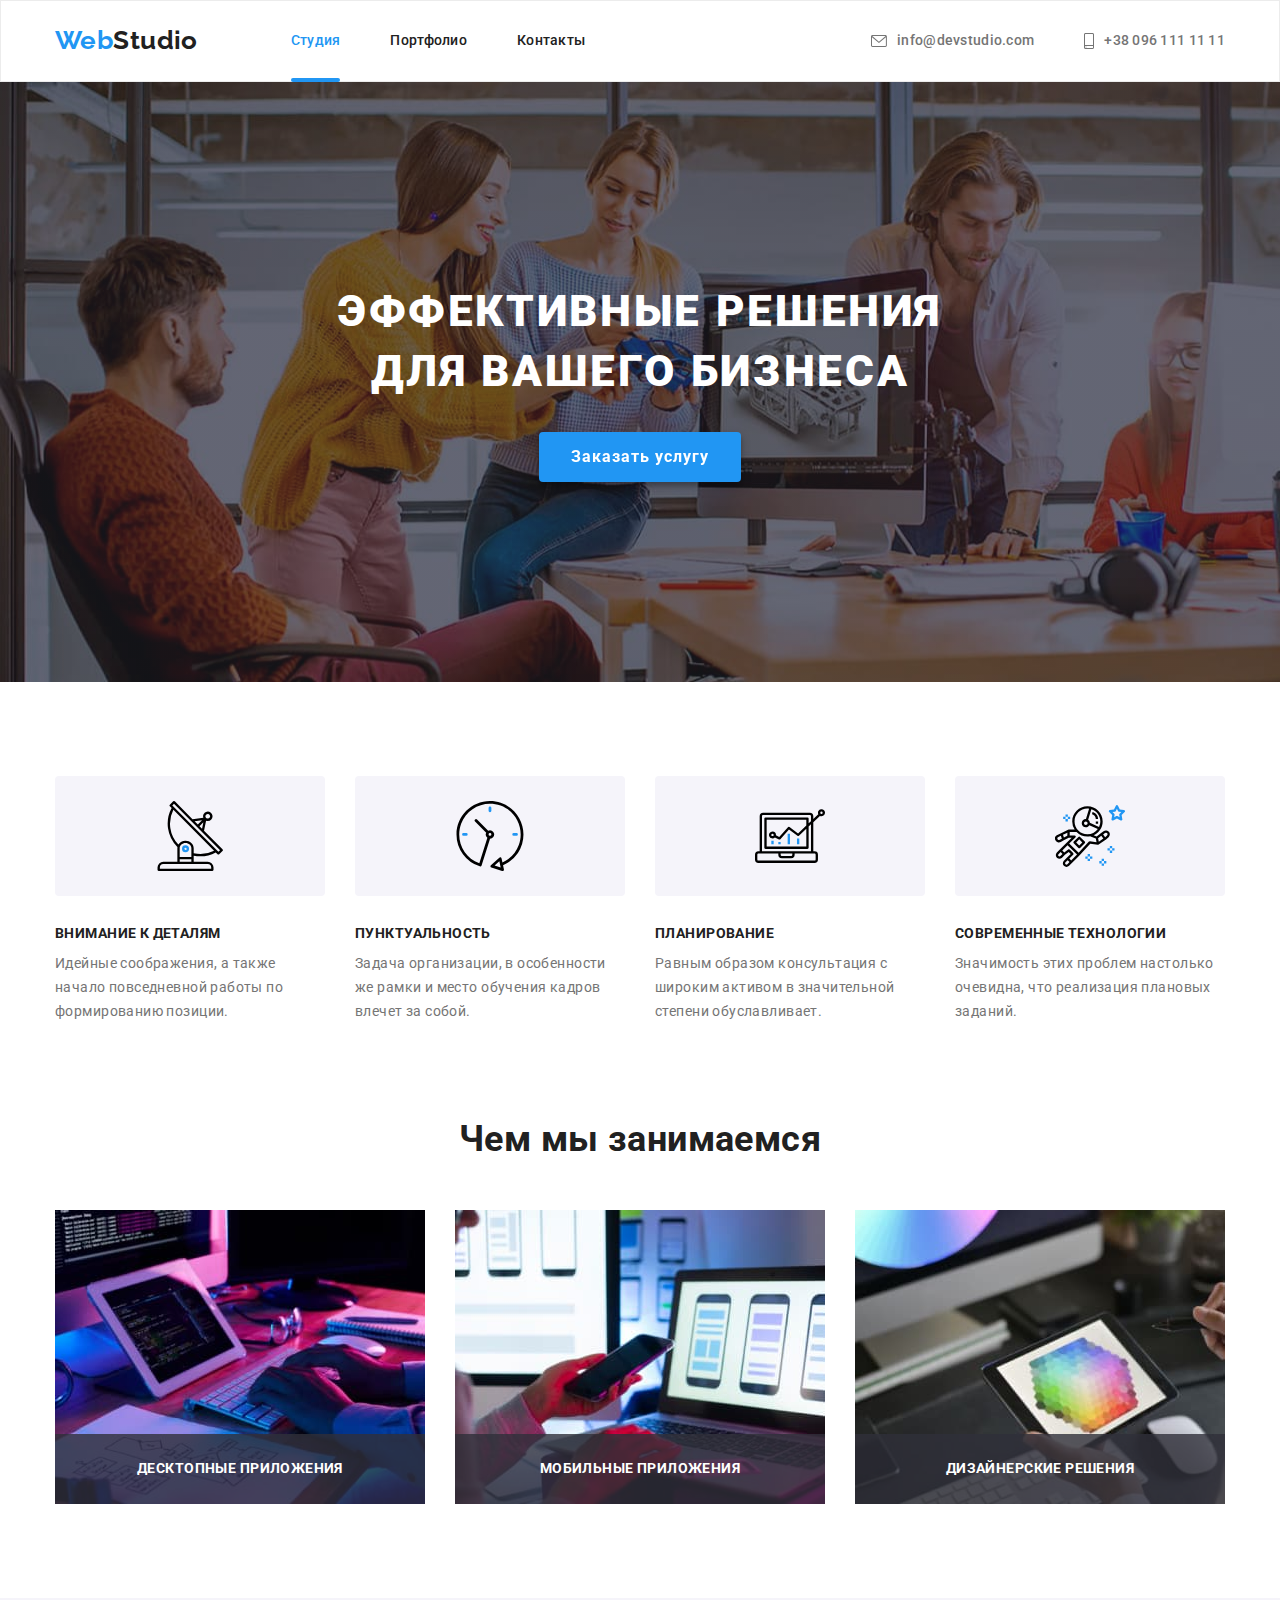
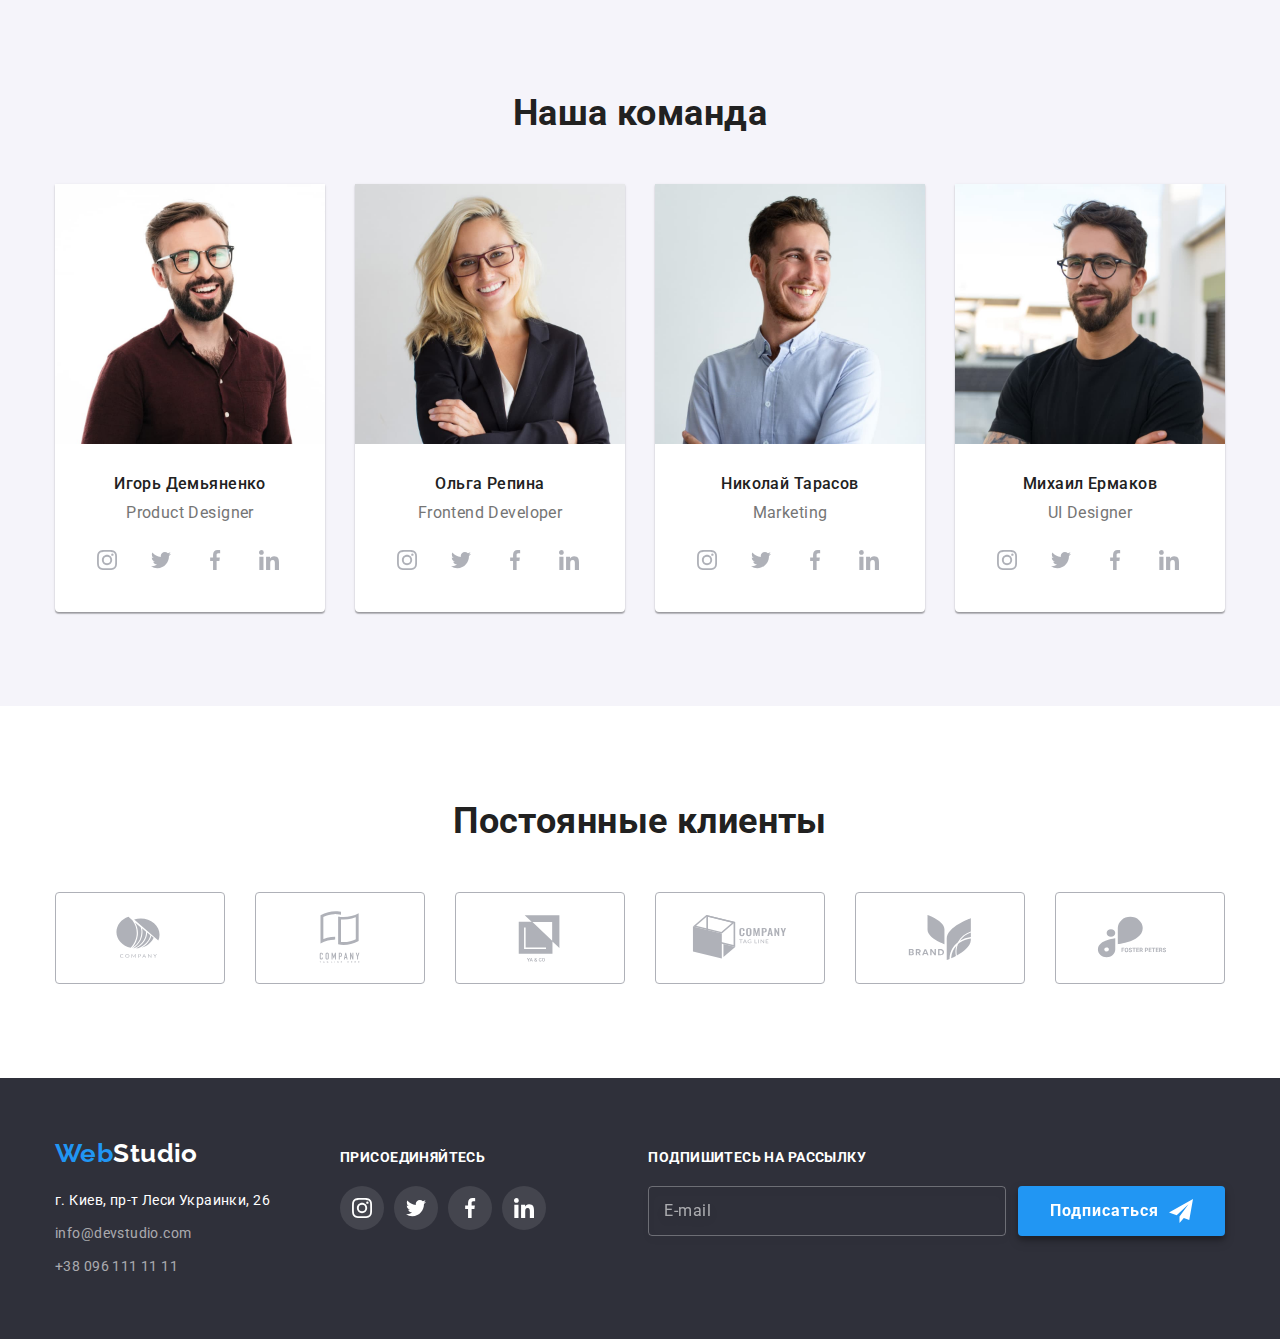
==== index.html @ 0008d8ae "sass" ====
<!DOCTYPE html>
<html lang="en">
<head>
    <meta charset="UTF-8">
    <meta http-equiv="X-UA-Compatible" content="IE=edge">
    <meta name="viewport" content="width=device-width, initial-scale=1.0">
    <title>Document</title>
    <link rel="preconnect" href="https://fonts.googleapis.com">
    <link rel="preconnect" href="https://fonts.gstatic.com" crossorigin>
    <link href="https://fonts.googleapis.com/css2?family=Raleway:wght@700&family=Roboto:wght@400;500;700;900&display=swap" rel="stylesheet">
    <link rel="stylesheet" href="https://cdnjs.cloudflare.com/ajax/libs/modern-normalize/1.1.0/modern-normalize.min.css">
    <link rel="stylesheet" href="./css/main.min.css">
</head>
<body>

    <!--шапка страницы-->
    
    
    <header class="header">
        
        <div class="container container-header">
        <nav class="nav">
                <a href="" class=" link logo">Web<span class="logo-header">Studio</span></a> 

            <ul class="nav-list list">
                <li class="nav-item"><a href="" class="link header-link current-link">Студия</a></li>
                <li class="nav-item"><a href="./portfolio.html" class="link header-link">Портфолио</a></li>
                <li class="nav-item"><a href="#" class="link header-link">Контакты</a></li>
            </ul>  
        </nav>  
             <ul class="contact-list list">
                <li class="contact-item">
                     <a href="mailto:info@devstudio.com" class="link header-link contact-link">
                        <svg class="contacts-icon" width="16" height="12">
                            <use href="./images/sprite.svg#envelope-1"></use>
                        </svg>info@devstudio.com</a>
                </li>
                <li class="contact-item">
                    <a href="tel:+380961111111" class=" link header-link contact-link">
                        <svg class="contacts-icon" width="10" height="16">
                            <use href="./images/sprite.svg#smartphone-1"></use>
                        </svg>+38 096 111 11 11</a> 
                </li>
            </ul>
        </div>
     </header>  
   
           
        <!--главный блок-->
    <main>
        <!--заголовок-->
        <div class="backdrop is-hidden" data-modal>
        <div class="modal">
           <button type="button" class="modal-icon-bg" data-modal-close>
                <svg class="modal-icon" width="18" height="18">
                    <use href="./images/sprite.svg#close"></use>
                </svg>
            </button> 

            <b class="slogan">Оставьте свои данные, мы вам перезвоним</b>
            <form class="form">
                <label class="form-field">
                    <span class="form-label">Имя</span>
                        <span class="form-input-wrapper">
                            <input type="text" class="form-input" name="name" minlength="2" required>
                            <svg class="form-input-icon" width="18" height="18">
                                <use href="./images/sprite.svg#person-modal"></use>
                            </svg>
                        </span> 
                </label>

                    <label class="form-field">
                        <span class="form-label">Телефон</span>
                        <span class="form-input-wrapper">
                        <input type="tel" class="form-input" name="tel" required>
                            <svg class="form-input-icon" width="18" height="18">
                                <use href="./images/sprite.svg#phone-modal"></use>
                            </svg>
                    </span>
                </label>

                    <label class="form-field">
                         <span class="form-label">Почта</span>
                    <span class="form-input-wrapper">
                        <input type="email" class="form-input" name="email" required>      
                            <svg class="form-input-icon" width="18" height="18">
                                <use href="./images/sprite.svg#email-modal"></use>
                            </svg>
                    </span>
            </label>

                <label class="form-field-comment">
                    <span class="form-label">Комментарий</span>
                    <textarea class="form-comment" name="comment" id="comment" rows="7" placeholder="Введите текст"></textarea>
                </label>

                <div class="form-checkbox-wrapper">
                    <input class="form-checkbox-input visually-hidden" type="checkbox" name="policy" id="policy" required>
                    <label class="form-checkbox-label" for="policy">Соглашаюсь с рассылкой и принимаю&nbsp;<a href="" > Условия договора</a></label>
                </div>
                
                <button type="submit" class="main-btn">Отправить</button>            
        </form>
        </div>
        </div>


         <section class="hero">
            <h1 class="title hero-title">Эффективные решения <br>для вашего бизнеса</h1>
            <button data-modal-open type="button" class="main-btn">Заказать услугу</button>
        </section>
        
    
        <!--методика работы-->
        <section class="section methodology">
            <div class="container container-methodology">
            <h2 class="section-title visually-hidden">Методика работы</h2>
            <ul class="methodology-list list">
                <li class="item methodology-item">
                    <div class="methodology-icon-container">
                        <svg class="icon-methodology" width="70" height="70">
                            <use href="./images/sprite.svg#antenna"></use>
                        </svg>
                    </div>
                    <h3 class="title methodology-subtitle">Внимание к деталям</h3>
                    <p>Идейные соображения, а также начало повседневной работы по формированию позиции.</p>
                </li>    
                <li class="item methodology-item">
                    <div class="methodology-icon-container">
                        <svg class="icon-methodology" width="70" height="70">
                            <use href="./images/sprite.svg#clock"></use>
                        </svg>
                    </div>
                    <h3 class="title methodology-subtitle">Пунктуальность</h3>
                    <p>Задача организации, в особенности же рамки и место обучения кадров влечет за собой.</p>
                </li> 
                <li class="item methodology-item">
                    <div class="methodology-icon-container">
                        <svg class="icon-methodology" width="70" height="70">
                            <use href="./images/sprite.svg#diagram"></use>
                        </svg>
                    </div>
                    <h3 class="title methodology-subtitle">Планирование</h3>
                    <p>Равным образом консультация с широким активом в значительной степени обуславливает.</p>
                </li> 
                <li class="item methodology-item">
                    <div class="methodology-icon-container">
                        <svg class="icon-methodology" width="70" height="70">
                            <use href="./images/sprite.svg#astronaut"></use>
                        </svg>
                    </div>
                    <h3 class="title methodology-subtitle">Современные технологии</h3>
                    <p>Значимость этих проблем настолько очевидна, что реализация плановых заданий.</p>
                </li> 
            </ul>    
            </div>
        </section>
   
    
        <!--чем мы занимаемся--> 
        <section class="section">
        <div class="container">
                <h2 class="section-title">Чем мы занимаемся</h2>
                    <ul class="list list-img">
                        
                            <li class="item item-img">
                                <img src="./images/img1.jpg" alt="Печать кода на планшете" width="370" height="294">
                            <p class="activity-description">Десктопные приложения</p>
                        </li>
                            
                        <li class="item item-img"><img src="./images/img2.jpg" alt="Разработка приложения для смартфонов" width="370" height="294">
                            <p class="activity-description">Мобильные приложения</p>
                        </li>
                            <li class="item item-img"><img src="./images/img3.jpg" alt="Планшет с палитрой цветов" width="370" height="294">
                            <p class="activity-description">Дизайнерские решения</p>
                    </li>
                    </ul>
           </div> 
        </section>
        
    
        <!--Наша команда-->
        <section class="section team">
            <div class="container">
            <h2 class="section-title title-team">Наша команда</h2>
                <ul class="team-list list">
                    <li class="team-item item">
                        <img src="./images/igor.jpg" alt="Игорь Демьяненко" width="270" height="260">
                        <div class="team-wrapper"> 
                            <h3 class="title team-name">Игорь Демьяненко</h3>
                            <p class="team-text">Product Designer</p>
                                <ul class="list list social-list">
                                    <li class="social-item">
                                        <a href="https://www.instagram.com/" target="_blank" rel="noopener noreferrer" class="link icon-link team-icon-link">
                                        <svg class="team-icon" width="20" height="20">
                                            <use href="./images/sprite.svg#instagram"></use>
                                        </svg> 
                                    </a>
                                    </li>
                                    <li class="social-item">
                                    <a href="https://twitter.com/" target="_blank" rel="noopener noreferrer" class="link icon-link team-icon-link">
                                    <svg class="team-icon" width="20" height="20">
                                        <use href="./images/sprite.svg#twitter"></use>
                                    </svg>
                                    </a>
                                </li>
                                    <li class="social-item">
                                    <a href="https://www.facebook.com/" target="_blank" rel="noopener noreferrer" class="link icon-link team-icon-link">
                                    <svg class="team-icon" width="20" height="20">
                                        <use href="./images/sprite.svg#facebook"></use>
                                    </svg>
                                    </a>
                                </li>
                                    <li class="social-item">
                                    <a href="https://www.linkedin.com/" target="_blank" rel="noopener noreferrer" class="link icon-link team-icon-link">
                                        <svg class="team-icon" width="20" height="20">
                                        <use href="./images/sprite.svg#linkedin"></use>
                                    </svg>
                                </a>
                                </li>
                            </ul>
                        </div>
                    </li>
                    <li class="team-item item">
                        <img src="./images/olga.jpg" alt="Ольга Репина" width="270" height="260">
                        <div class="team-wrapper"> 
                            <h3 class="title team-name">Ольга Репина</h3>
                            <p class="team-text">Frontend Developer</p>
                            <ul class="list social-list">
                                <li class="social-item">
                                    <a href="https://www.instagram.com/" target="_blank" rel="noopener noreferrer" class="link icon-link team-icon-link">
                                    <svg class="team-icon" width="20" height="20">
                                        <use href="./images/sprite.svg#instagram"></use>
                                    </svg> 
                                </a>
                                </li>
                                <li class="social-item">
                                <a href="https://twitter.com/" target="_blank" rel="noopener noreferrer" class="link icon-link team-icon-link">
                                <svg class="team-icon" width="20" height="20">
                                    <use href="./images/sprite.svg#twitter"></use>
                                </svg>
                                </a>
                            </li>
                                <li class="social-item">
                                <a href="https://www.facebook.com/" target="_blank" rel="noopener noreferrer" class="link icon-link team-icon-link">
                                <svg class="team-icon" width="20" height="20">
                                    <use href="./images/sprite.svg#facebook"></use>
                                </svg>
                                </a>
                            </li>
                                <li class="social-item">
                                <a href="https://www.linkedin.com/" target="_blank" rel="noopener noreferrer" class="link icon-link team-icon-link">
                                    <svg class="team-icon" width="20" height="20">
                                    <use href="./images/sprite.svg#linkedin"></use>
                                </svg>
                            </a>
                            </li>
                            </ul>
                        </div>
                    </li>
                    <li class="team-item item">
                        <img src="./images/nikolay.jpg" alt="Николай Тарасов" width="270" height="260">
                        <div class="team-wrapper"> 
                            <h3 class="title team-name">Николай Тарасов</h3>
                            <p class="team-text">Marketing</p>
                            <ul class="list social-list">
                                <li class="social-item">
                                    <a href="https://www.instagram.com/" target="_blank" rel="noopener noreferrer" class="link icon-link team-icon-link">
                                    <svg class="team-icon" width="20" height="20">
                                        <use href="./images/sprite.svg#instagram"></use>
                                    </svg> 
                                </a>
                                </li>
                                <li class="social-item">
                                <a href="https://twitter.com/" target="_blank" rel="noopener noreferrer" class="link icon-link team-icon-link">
                                <svg class="team-icon" width="20" height="20">
                                    <use href="./images/sprite.svg#twitter"></use>
                                </svg>
                                </a>
                            </li>
                                <li class="social-item">
                                <a href="https://www.facebook.com/" target="_blank" rel="noopener noreferrer" class="link icon-link team-icon-link">
                                <svg class="team-icon" width="20" height="20">
                                    <use href="./images/sprite.svg#facebook"></use>
                                </svg>
                                </a>
                            </li>
                                <li class="social-item">
                                <a href="https://www.linkedin.com/" target="_blank" rel="noopener noreferrer" class="link icon-link team-icon-link">
                                    <svg class="team-icon" width="20" height="20">
                                    <use href="./images/sprite.svg#linkedin"></use>
                                </svg>
                            </a>
                            </li>
                            </ul>
                        </div>
                    </li>
                    <li class="team-item item">
                        <img src="./images/miсhail.jpg" alt="Михаил Ермаков" width="270" height="260">
                        <div class="team-wrapper">
                            <h3 class="title team-name">Михаил Ермаков</h3>
                            <p class="team-text">UI Designer</p>
                            <ul class="list social-list">
                                <li class="social-item">
                                    <a href="https://www.instagram.com/" target="_blank" rel="noopener noreferrer" class="link icon-link team-icon-link">
                                    <svg class="team-icon" width="20" height="20">
                                        <use href="./images/sprite.svg#instagram"></use>
                                    </svg> 
                                </a>
                                </li>
                                <li class="social-item">
                                <a href="https://twitter.com/" target="_blank" rel="noopener noreferrer" class="link icon-link team-icon-link">
                                <svg class="team-icon" width="20" height="20">
                                    <use href="./images/sprite.svg#twitter"></use>
                                </svg>
                                </a>
                            </li>
                                <li class="social-item">
                                <a href="https://www.facebook.com/" target="_blank" rel="noopener noreferrer" class="link icon-link team-icon-link">
                                <svg class="team-icon" width="20" height="20">
                                    <use href="./images/sprite.svg#facebook"></use>
                                </svg>
                                </a>
                            </li>
                                <li class="social-item">
                                <a href="https://www.linkedin.com/" target="_blank" rel="noopener noreferrer" class="link icon-link team-icon-link">
                                    <svg class="team-icon" width="20" height="20">
                                    <use href="./images/sprite.svg#linkedin"></use>
                                </svg>
                            </a>
                            </li>
                            </ul>
                        </div>
                    </li>
                </ul>
            </div>
        </section>
   
        <section class="section clients-section">
            <div class="container">
                    <h2 class="section-title">Постоянные клиенты</h2>
                    <ul class="list clients-icon-list">
                        <li class="item clients-icon-item">
                            <a href="#" target="_blank" rel="noopener noreferrer" class="link clients-icon-link">
                                    <svg class="clients-icon" width="106" height="60">
                                    <use href="./images/sprite.svg#Logo-6"></use>
                                    </svg>  
                            </a>
                        </li>
                        <li class="item clients-icon-item">
                            <a href="#" target="_blank" rel="noopener noreferrer" class="link clients-icon-link">
                                
                                    <svg class="clients-icon" width="106" height="60">
                                    <use href="./images/sprite.svg#Logo-5"></use>
                                    </svg> 
                                 
                            </a>
                        </li>
                        <li class="item clients-icon-item">
                            <a href="#" target="_blank" rel="noopener noreferrer" class="link clients-icon-link">
                            
                                <svg class="clients-icon" width="106" height="60">
                                <use href="./images/sprite.svg#Logo-4"></use>
                                </svg> 
                            
                            </a>
                        </li>
                        <li class="item clients-icon-item">
                            <a href="#" target="_blank" rel="noopener noreferrer" class="link clients-icon-link">
                                
                                    <svg class="clients-icon" width="106" height="60">
                                    <use href="./images/sprite.svg#Logo-3"></use>
                                    </svg> 
                               
                            </a>
                        </li>
                        <li class="item clients-icon-item">
                            <a href="#" target="_blank" rel="noopener noreferrer" class="link clients-icon-link">
                                
                                    <svg class="clients-icon" width="106" height="60">
                                    <use href="./images/sprite.svg#Logo-2"></use>
                                    </svg> 
                                
                            </a>
                        </li>
                        <li class="item clients-icon-item">
                            <a href="#" target="_blank" rel="noopener noreferrer" class="link clients-icon-link">
                                
                                    <svg class="clients-icon" width="106" height="60">
                                    <use href="./images/sprite.svg#Logo-1"></use>
                                    </svg> 
                               
                            </a>
                        </li>
                        
                    </ul>
               </div> 
            </section>




    </main>

        <!--подвал-->
    <footer class="footer">
        <div class="container footer-container">
        <div class="footer-container-item">
            <a href="" class=" link logo">Web<span class="logo-footer">Studio</span></a> 
            <address class="address">
                <ul class="list address-list"> 
                    <li class="address-item"><a href="https://goo.gl/maps/YsXCq6yeaP6gn7Sp7" target="_blank" rel="noreferrer noopener" class="link address-link">г. Киев, пр-т Леси Украинки, 26</a></li>
                    <li class="address-item"><a href="mailto:info@devstudio.com" class="link address-link">info@devstudio.com</a></li>
                    <li class="address-item"><a href="tel:+380961111111" class=" link address-link">+38 096 111 11 11</a></li>
                </ul>
            </address>
        </div>
        <div class="footer-container-item">
            <h3 class="footer-form-slogan">присоединяйтесь</h3>
            <ul class="list social-list"> 
                <li class="social-item">
                    <a href="https://www.instagram.com/" target="_blank" rel="noreferrer noopener" class="link icon-link footer-icon-link">
                    <svg class="footer-icon" width="20" height="20">
                        <use href="./images/sprite.svg#instagram"></use>
                    </svg> 
                    </a>
                </li>
                <li class="social-item">
                    <a href="https://www.instagram.com/" target="_blank" rel="noreferrer noopener" class="link icon-link footer-icon-link">
                    <svg class="footer-icon" width="20" height="20">
                        <use href="./images/sprite.svg#twitter"></use>
                    </svg> 
                    </a>
                </li>
                <li class="social-item">
                    <a href="https://www.instagram.com/" target="_blank" rel="noreferrer noopener" class="link icon-link footer-icon-link">
                    <svg class="footer-icon" width="20" height="20">
                        <use href="./images/sprite.svg#facebook"></use>
                    </svg> 
                    </a>
                </li>
                <li class="social-item">
                    <a href="https://www.instagram.com/" target="_blank" rel="noreferrer noopener" class="link icon-link footer-icon-link">
                    <svg class="footer-icon" width="20" height="20">
                        <use href="./images/sprite.svg#linkedin"></use>
                    </svg> 
                    </a>
                </li>
                
            </ul>
    </div>
            <div class="footer-container-item">
            <b class="footer-form-slogan">Подпишитесь на рассылку</b>
            <form class="footer-form">
    
                <label class="footer-form-label">
                    <input class="footer-form-input" type="email" name="email" placeholder="E-mail" required>
                </label>

                <button type="submit" class="main-btn">
                     Подписаться
                    <svg class="footer-form-icon" width="24" height="24">
                        <use href="./images/sprite.svg#icon-send"></use>
                    </svg>
                </button>
            </form>
        </div>
        
        </div>
        
    
    </footer>
    <script src="./js/modal.js"></script>
</body>
</html>
---- css/main.min.css ----
:root{--primary-text-color: #757575;--title-text-color: #212121;--accent-color: #2196F3;--accent-modal-btn-color: #188CE8;--white-text-color: #fff;--primary-background-color: #E5E5E5;--secondary-background-color: #F5F4FA;--white-background-color: #FFFFFF;--footer-background-color: #2F303A;--light-grey-rgba: rgba(255, 255, 255, 0.6);--icon-color: #AFB1B8;--bg-color-activity-wrraper: rgba(47, 48, 58, 0.8);--backdrop-bg: rgba(0, 0, 0, 0.2);--time-animation: 250ms;--time-distribution: cubic-bezier(0.4, 0, 0.2, 1)}body{font-family:roboto, sans-serif;letter-spacing:0.03em;font-size:14px;line-height:1.71;color:var(--primary-text-color)}p,h1,h2,h3{margin-top:0;margin-bottom:0}ul{margin-top:0;margin-bottom:0;padding-left:0}img{display:block;max-width:100%;height:auto}.list{list-style:none}.link{text-decoration:none;color:inherit}.section{padding-bottom:94px;padding-top:94px}.item{margin-left:30px;margin-top:30px}.container{width:1200px;padding-left:15px;padding-right:15px;margin-left:auto;margin-right:auto}.visually-hidden{position:absolute;width:1px;height:1px;margin:-1px;padding:0;overflow:hidden;border:0;clip:rect(0 0 0 0)}.main-btn{display:flex;justify-content:center;align-items:center;border:none;border-radius:4px;filter:drop-shadow(0px 4px 4px rgba(0,0,0,0.25));box-shadow:0px 4px 4px rgba(0,0,0,0.15);min-width:200px;padding:10px 32px;background-color:var(--accent-color);color:var(--white-text-color);font-family:inherit;font-weight:700;font-size:16px;line-height:1.88;letter-spacing:0.06em;cursor:pointer;transition:background-color var(--time-animation) var(--time-distribution)}.main-btn:hover,.main-btn:focus{background-color:#188CE8}.hero .main-btn,.modal .main-btn{margin-left:auto;margin-right:auto}.section-title{margin-bottom:50px;font-size:36px;line-height:1.17;text-align:center;color:var(--title-text-color)}.logo{font-family:raleway, sans-serif;font-weight:700;font-size:26px;line-height:1.2;color:var(--accent-color)}.icon-link{display:flex;align-items:center;justify-content:center;border-radius:50%;width:44px;height:44px}.title{margin-bottom:10px;color:var(--title-text-color)}.backdrop{position:fixed;top:0;left:0;bottom:0;right:0;background-color:var(--backdrop-bg);z-index:1;opacity:1;transition:opacity 250ms cubic-bezier(0.58, 0.79, 0.54, 0.35)}.backdrop.is-hidden{opacity:0;pointer-events:none;visibility:visible}.backdrop.is-hidden .modal{transform:translate(-50%, -50%) scale(0.9)}.modal{position:absolute;top:50%;left:50%;transform:translate(-50%, -50%) scale(1.1);min-width:528px;min-height:581px;padding:40px;background-color:var(--white-background-color);box-shadow:0px 1px 3px rgba(0,0,0,0.12),0px 1px 1px rgba(0,0,0,0.14),0px 2px 1px rgba(0,0,0,0.2);border-radius:4px;transition:transform 250ms cubic-bezier(0.58, 0.79, 0.54, 0.35)}.modal-icon-bg{position:absolute;top:8px;right:8px;padding:0;display:flex;align-items:center;justify-content:center;margin-left:auto;width:30px;height:30px;border:1px solid rgba(0,0,0,0.1);border-radius:50%;background-color:var(--white-text-color);cursor:pointer}.modal-icon-bg:hover,.modal-icon-bg:focus{fill:var(--accent-color)}.slogan{display:block;margin-bottom:12px;font-weight:700;font-size:20px;line-height:1.15;text-align:center;color:var(--title-text-color)}.form-input-wrapper{position:relative}.form-field,.form-field-comment{display:flex;flex-direction:column;margin-bottom:20px}.form-field:not(:last-child){margin-bottom:12px}.form-comment,.form-input{width:100%;border:1px solid rgba(33,33,33,0.2);border-radius:4px;padding:0}.form-input{height:40px;padding-left:42px;transition:border-color var(--time-animation) var(--time-distribution)}.form-input:hover,.form-input:focus,.form-comment:hover,.form-comment:focus{outline:none;border-color:var(--accent-color)}.form-input:hover+.form-input-icon,.form-input:focus+.form-input-icon{fill:var(--accent-color)}.form-input-icon{position:absolute;top:50%;left:12px;transform:translateY(-50%);transition:fill var(--time-animation) var(--time-distribution)}.form-comment{height:120px;resize:none;padding:12px 16px;transition:border-color var(--time-animation) var(--time-distribution)}.form-label,.form-comment::placeholder{font-size:12px;line-height:1.16;letter-spacing:0.01em}.form-label{margin-bottom:4px}.form-comment::placeholder{color:rgba(117,117,117,0.5)}.form-checkbox-wrapper{margin-bottom:30px}.form-checkbox-label{display:flex;align-items:center;justify-content:center}.form-checkbox-label::before{display:inline-block;margin-right:10px;width:16px;height:15px;content:'';border:2px solid var(--title-text-color);border-radius:2px;cursor:pointer}.form-checkbox-input:focus+.form-checkbox-label::before{border-color:var(--accent-color)}.form-checkbox-input:checked+.form-checkbox-label::before{background-color:var(--accent-color);background-image:url(../images/icon-check.svg);background-size:contain;background-origin:border-box}.main-btn:hover,.main-btn:focus{background:var(--accent-modal-btn-color)}.header{margin-top:0;margin-bottom:0;border:1px solid #ECECEC}.header .logo{margin-right:93px}.logo-header{color:var(--title-text-color)}.header-portfolio{margin-bottom:94px}.nav-list{display:flex;color:var(--title-text-color)}.nav-list .nav-item:not(:last-child){margin-right:50px}.header-link{display:block;padding-top:32px;padding-bottom:32px;align-items:baseline;font-weight:500;line-height:1.14;letter-spacing:0.02em;transition:color var(--time-animation) var(--time-distribution)}.contact-list{display:flex;margin-left:auto}.contacts-icon{margin-right:10px;fill:currentColor}.contact-link{display:flex;align-items:center;color:var(--primary-text-color);transition:color var(--time-animation) var(--time-distribution)}.contact-link:hover{fill:var(--accent-color)}.header-link:hover,.header-link:focus,.current-link{color:var(--accent-color)}.current-link{position:relative}.current-link::after{display:block;content:"";height:4px;width:100%;background:#2196F3;border-radius:2px;position:absolute;bottom:-1px}.contact-list .contact-item:not(:last-child){margin-right:50px}.container-header{display:flex}.container-header .nav{display:flex;align-items:center}.hero{padding-top:200px;padding-bottom:200px;text-align:center;background-color:var(--footer-background-color);background-image:linear-gradient(rgba(47,48,58,0.4), rgba(47,48,58,0.4)),url(../images/bg.jpg)}.hero-title{margin-bottom:30px;color:var(--white-text-color);font-weight:900;font-size:44px;line-height:1.36;letter-spacing:0.06em;text-transform:uppercase}.footer{padding-top:60px;padding-bottom:60px;background-color:var(--footer-background-color)}.footer-container{display:flex;align-items:baseline}.footer-container-item:not(:last-child){margin-right:70px}.footer-container-item:last-child{margin-left:auto}.footer .logo{display:block;margin-bottom:20px}.logo-footer{color:var(--white-text-color)}.address{font-style:inherit}.address-link{color:var(--light-grey-rgba);transition:color var(--time-animation) var(--time-distribution)}.address-link[target="_blank"]{color:var(--white-text-color)}.address-link:hover,.address-link:focus{color:var(--accent-color)}.address-list .address-item:not(:last-child){margin-bottom:9px}.footer-form-slogan{display:block;margin-bottom:20px;color:var(--white-text-color);text-transform:uppercase;font-size:14px;line-height:1.14}.footer-icon-link{background:rgba(255,255,255,0.1);transition:background-color var(--time-animation) var(--time-distribution)}.footer-icon{fill:var(--white-text-color);transition:background-color var(--time-animation) var(--time-distribution)}.footer-icon-link:hover,.footer-icon-link:focus{background-color:var(--accent-color)}.footer-form{display:flex}.footer-form-label{display:block;margin-right:12px}.footer-form-input{padding:15px;width:358px;height:50px;border:1px solid rgba(255,255,255,0.3);filter:drop-shadow(0px 4px 4px rgba(0,0,0,0.15));border-radius:4px;background-color:transparent}.footer-form-input::placeholder{display:block;font-size:16px;line-height:1.25;letter-spacing:0.03em;color:rgba(255,255,255,0.6)}.footer-form-input:not(:placeholder-shown){color:var(--white-background-color)}.footer-form-icon{margin-left:10px}.methodology{padding-bottom:0}.methodology-icon-container{display:flex;margin-bottom:30px;height:120px;background-color:var(--secondary-background-color);border-radius:4px;align-items:center;justify-content:center}.methodology-list{display:flex;flex-wrap:wrap;margin-top:-30px;margin-left:-30px}.methodology-item{flex-basis:calc(100% / 4 - 30px)}.methodology-subtitle{font-size:14px;line-height:1.14;text-transform:uppercase}.team{background-color:var(--secondary-background-color);text-align:center}.team-name{font-weight:500}.team-name,.team-text{font-size:16px;line-height:1.19}.team-text{margin-bottom:16px}.social-list{display:flex;margin-top:-10px;margin-left:-10px}.social-item{margin-left:10px;margin-top:10px}.team-icon{fill:currentColor}.team-icon-link{color:var(--icon-color);transition:color var(--time-animation) var(--time-distribution),background-color var(--time-animation) var(--time-distribution)}.team-icon-link:hover,.team-icon-link:focus{color:var(--white-text-color);background-color:var(--accent-color)}.team-list{display:flex;flex-wrap:wrap;margin-top:-30px;margin-left:-30px}.team-item{flex-basis:calc(100% / 4 - 30px);background:#FFFFFF;box-shadow:0px 1px 3px rgba(0,0,0,0.12),0px 1px 1px rgba(0,0,0,0.14),0px 2px 1px rgba(0,0,0,0.2);border-radius:0px 0px 4px 4px}.team-wrapper{padding:30px}.clients-icon-list{display:flex;flex-wrap:wrap;margin-top:-30px;margin-left:-30px}.clients-icon-item{flex-basis:calc(100% / 6 - 30px)}.clients-icon-link{display:flex;align-items:center;justify-content:center;padding:16px;height:92px;border:1px solid var(--icon-color);border-radius:4px;color:var(--icon-color);transition:color var(--time-animation) var(--time-distribution),border var(--time-animation) var(--time-distribution)}.clients-icon{fill:currentColor}.clients-icon-link:hover,.clients-icon-link:focus{border:1px solid var(--accent-color);color:var(--accent-color)}.list-portfolio{display:flex;justify-content:center;margin-bottom:34px}.list-portfolio .item:not(:last-child){margin-right:8px}.btn-portfolio{display:inline-block;min-width:73px;padding:6px 22px;font-weight:500;font-size:16px;line-height:1.63;text-align:center;color:var(--title-text-color);cursor:pointer;font-family:inherit;background-color:var(--secondary-background-color);border:none;border-radius:4px;transition:color var(--time-animation) var(--time-distribution),background-color var(--time-animation) var(--time-distribution),box-shadow var(--time-animation) var(--time-distribution)}.btn-portfolio:hover,.btn-portfolio:focus,.active{background-color:var(--accent-color);color:var(--white-text-color);box-shadow:0px 3px 1px rgba(0,0,0,0.1),0px 1px 2px rgba(0,0,0,0.08),0px 2px 2px rgba(0,0,0,0.12)}.works-list{display:flex;flex-wrap:wrap;margin-left:-30px;margin-top:-30px}.works-item{flex-basis:calc(100% / 3 - 30px)}.works-link{display:block;transition:box-shadow var(--time-animation) var(--time-distribution)}.works-link:hover,.works-link:focus{box-shadow:0px 1px 1px rgba(0,0,0,0.12),0px 4px 4px rgba(0,0,0,0.06),1px 4px 6px rgba(0,0,0,0.16)}.works-wrraper{padding:20px 24px;border:1px solid #EEEEEE;border-top:none}.works-title{margin-bottom:4px;font-size:16px;line-height:1.19}.works-description{font-size:16px;line-height:1.88}.works-card-overlay{position:relative}.works-img-overlay{position:relative;overflow:hidden}.works-text-overlay{position:absolute;top:0;left:0;opacity:0;background-color:rgba(33,150,243,0.9);transform:translateY(100%);transition:transform var(--time-animation) var(--time-distribution),opacity var(--time-animation) var(--time-distribution)}.works-text{padding:63px 24px;color:var(--white-text-color);font-size:18px;line-height:1.56}.works-link:hover .works-text-overlay,.works-link:focus .works-text-overlay{opacity:1;transform:translateY(0)}.list-img{display:flex;flex-wrap:wrap;margin-top:-30px;margin-left:-30px}.item-img{position:relative;flex-basis:calc(100% / 3 - 30px)}.activity-description{position:absolute;bottom:0;left:0;width:100%;display:block;padding-top:27px;padding-bottom:27px;text-transform:uppercase;font-weight:700;line-height:1.14;text-align:center;color:var(--white-text-color);background-color:var(--bg-color-activity-wrraper)}
/*# sourceMappingURL=main.min.css.map */
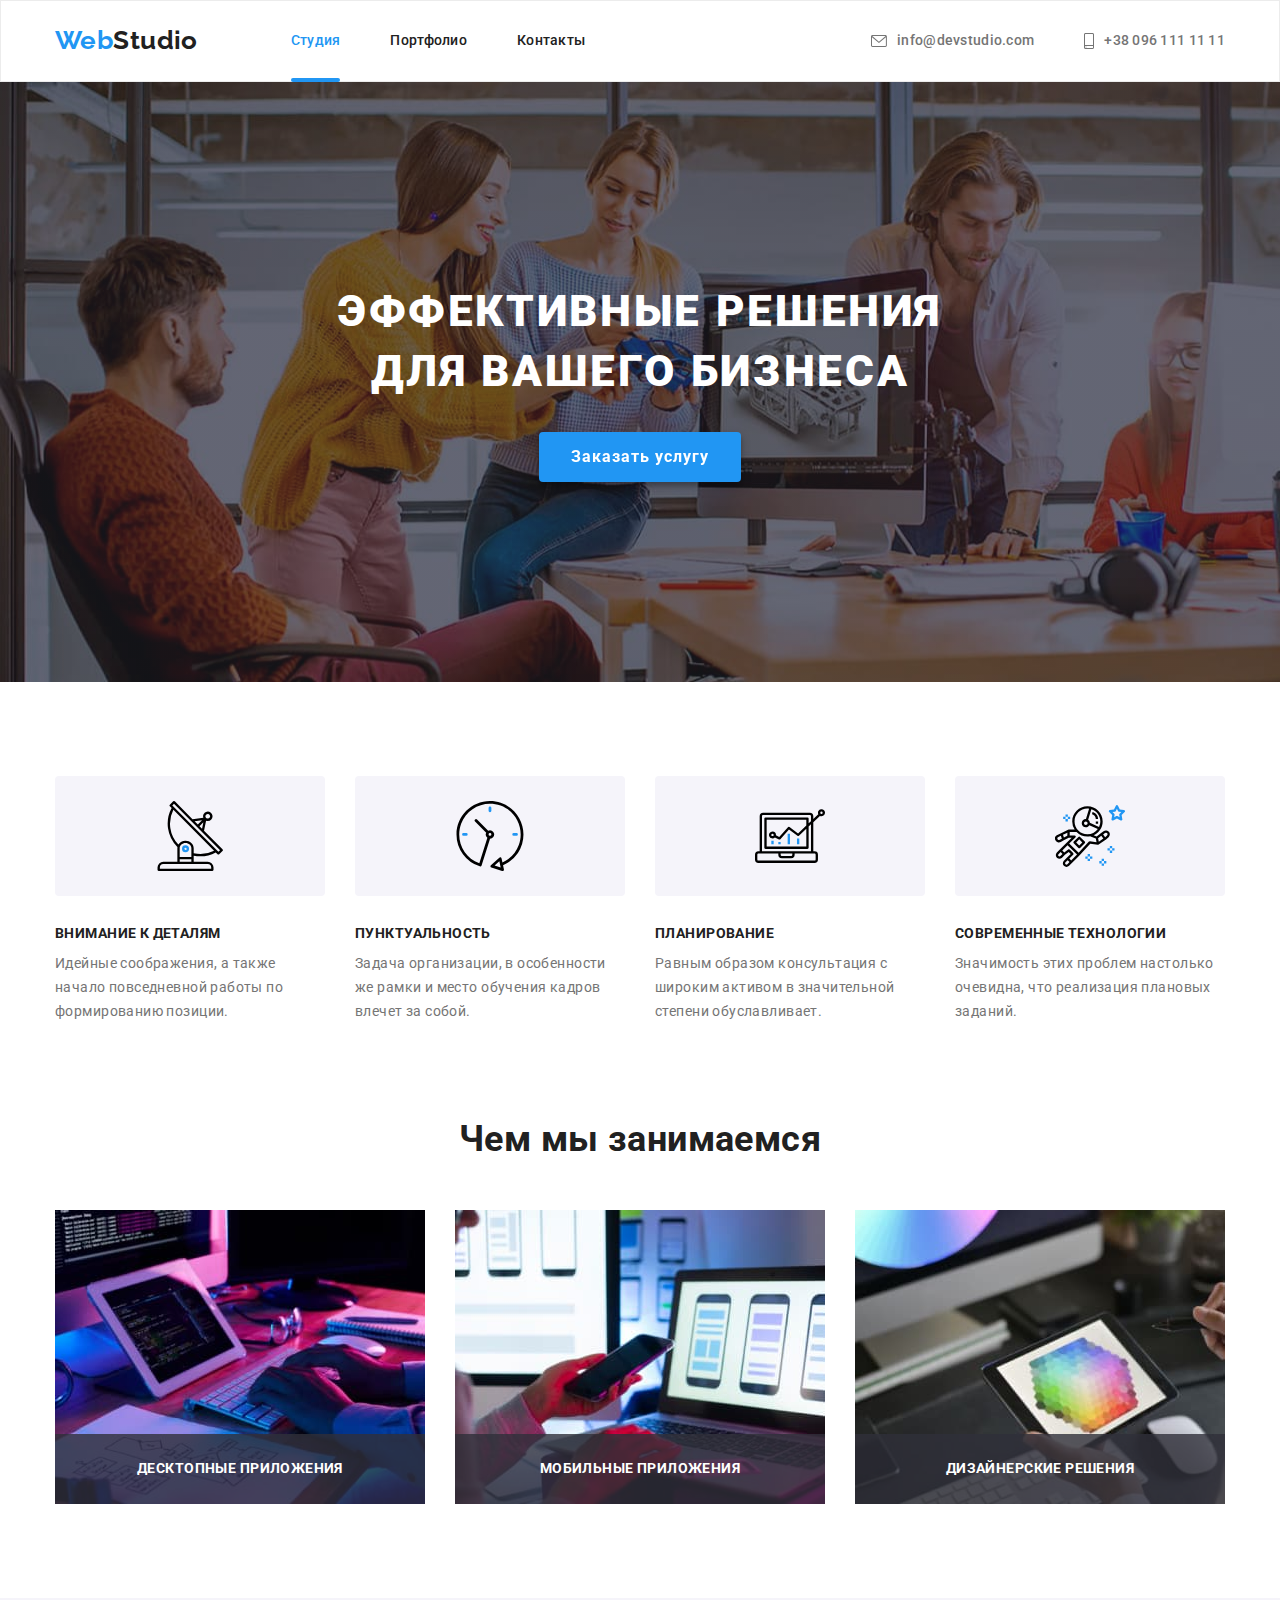
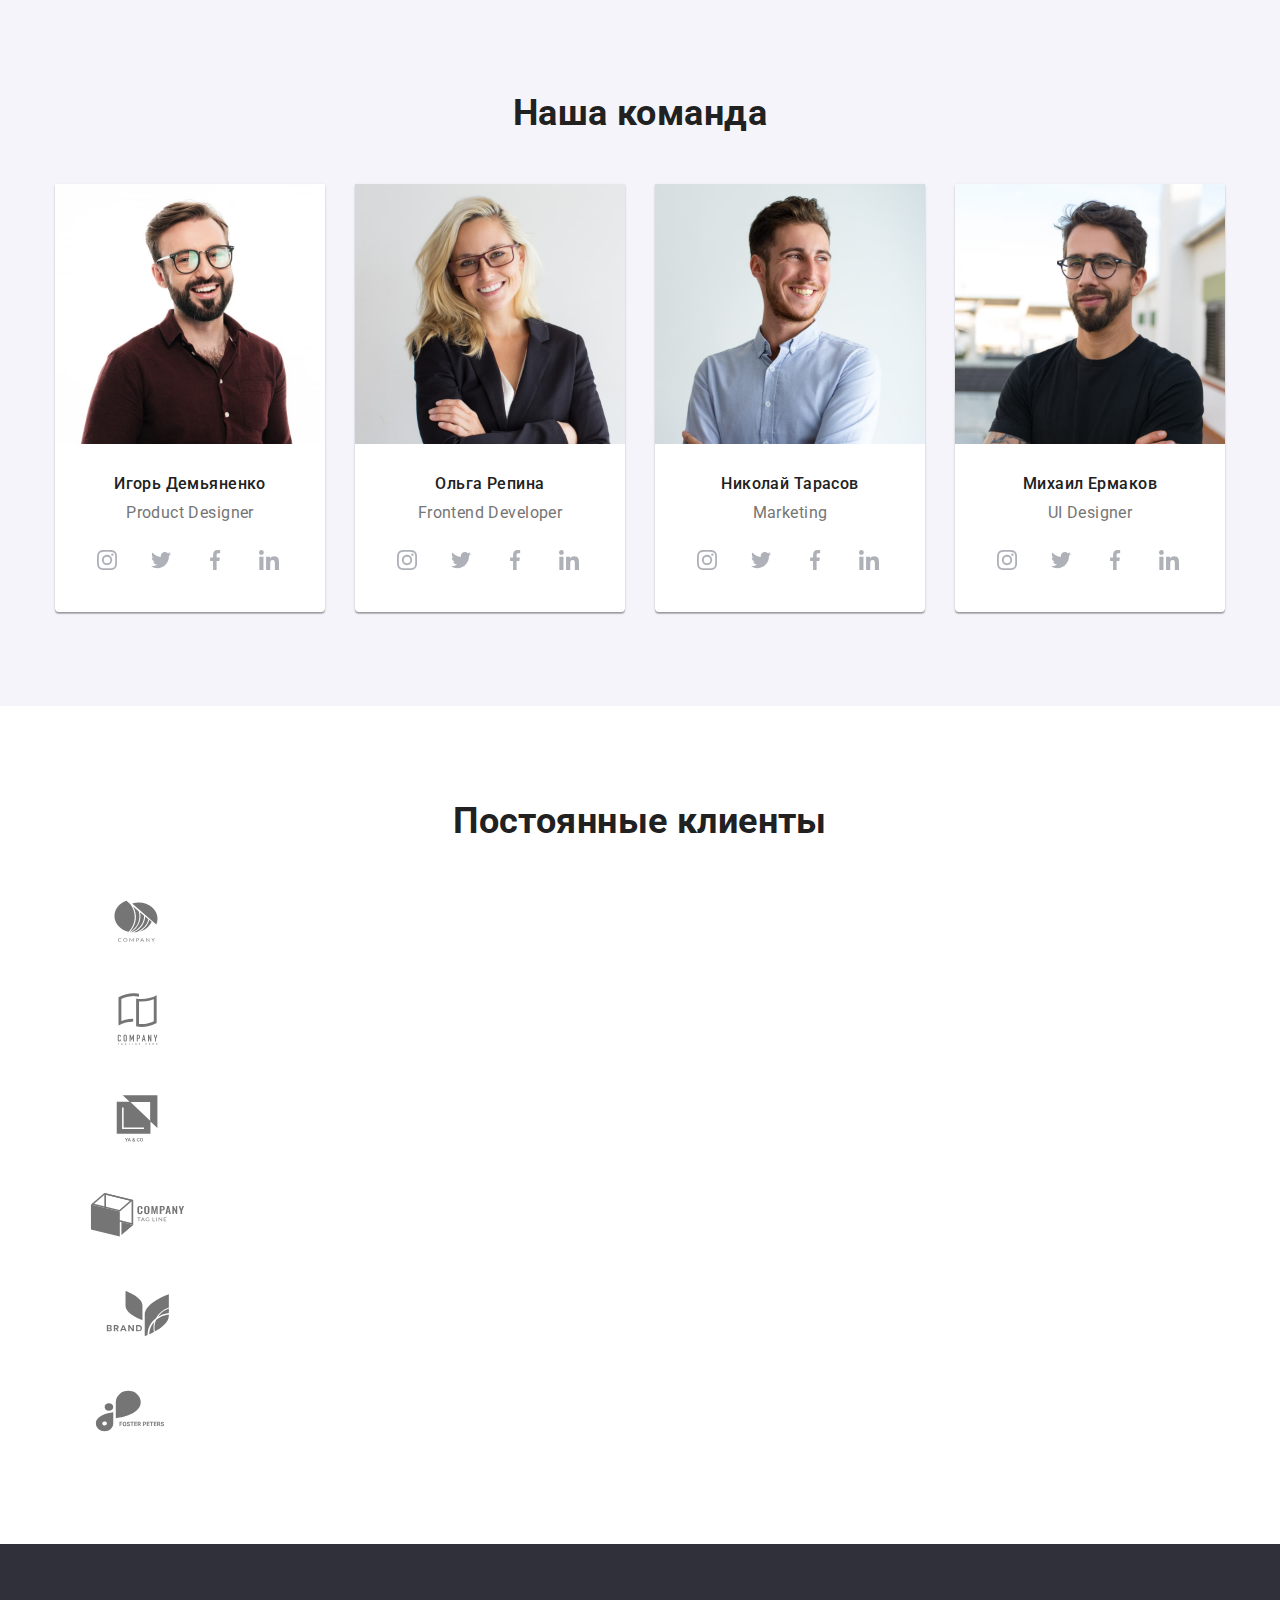
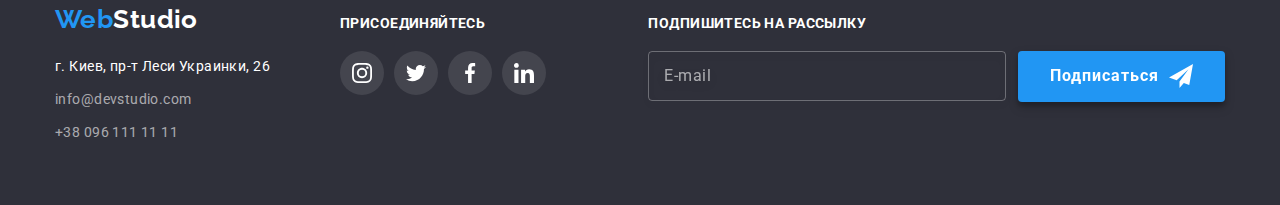
==== commit 60b74d8d: "bam" ====
--- a/index.html
+++ b/index.html
@@ -339,16 +339,16 @@
         <section class="section clients-section">
             <div class="container">
                     <h2 class="section-title">Постоянные клиенты</h2>
-                    <ul class="list clients-icon-list">
-                        <li class="item clients-icon-item">
-                            <a href="#" target="_blank" rel="noopener noreferrer" class="link clients-icon-link">
+                    <ul class="list clients-icon__list">
+                        <li class="item clients-icon__item">
+                            <a href="#" target="_blank" rel="noopener noreferrer" class="link clients-icon__link">
                                     <svg class="clients-icon" width="106" height="60">
                                     <use href="./images/sprite.svg#Logo-6"></use>
                                     </svg>  
                             </a>
                         </li>
-                        <li class="item clients-icon-item">
-                            <a href="#" target="_blank" rel="noopener noreferrer" class="link clients-icon-link">
+                        <li class="item clients-icon__item">
+                            <a href="#" target="_blank" rel="noopener noreferrer" class="link clients-icon__link">
                                 
                                     <svg class="clients-icon" width="106" height="60">
                                     <use href="./images/sprite.svg#Logo-5"></use>
@@ -356,8 +356,8 @@
                                  
                             </a>
                         </li>
-                        <li class="item clients-icon-item">
-                            <a href="#" target="_blank" rel="noopener noreferrer" class="link clients-icon-link">
+                        <li class="item clients-icon__item">
+                            <a href="#" target="_blank" rel="noopener noreferrer" class="link clients-icon__link">
                             
                                 <svg class="clients-icon" width="106" height="60">
                                 <use href="./images/sprite.svg#Logo-4"></use>
@@ -365,8 +365,8 @@
                             
                             </a>
                         </li>
-                        <li class="item clients-icon-item">
-                            <a href="#" target="_blank" rel="noopener noreferrer" class="link clients-icon-link">
+                        <li class="item clients-icon__item">
+                            <a href="#" target="_blank" rel="noopener noreferrer" class="link clients-icon__link">
                                 
                                     <svg class="clients-icon" width="106" height="60">
                                     <use href="./images/sprite.svg#Logo-3"></use>
@@ -374,8 +374,8 @@
                                
                             </a>
                         </li>
-                        <li class="item clients-icon-item">
-                            <a href="#" target="_blank" rel="noopener noreferrer" class="link clients-icon-link">
+                        <li class="item clients-icon__item">
+                            <a href="#" target="_blank" rel="noopener noreferrer" class="link clients-icon__link">
                                 
                                     <svg class="clients-icon" width="106" height="60">
                                     <use href="./images/sprite.svg#Logo-2"></use>
@@ -383,8 +383,8 @@
                                 
                             </a>
                         </li>
-                        <li class="item clients-icon-item">
-                            <a href="#" target="_blank" rel="noopener noreferrer" class="link clients-icon-link">
+                        <li class="item clients-icon__item">
+                            <a href="#" target="_blank" rel="noopener noreferrer" class="link clients-icon__link">
                                 
                                     <svg class="clients-icon" width="106" height="60">
                                     <use href="./images/sprite.svg#Logo-1"></use>
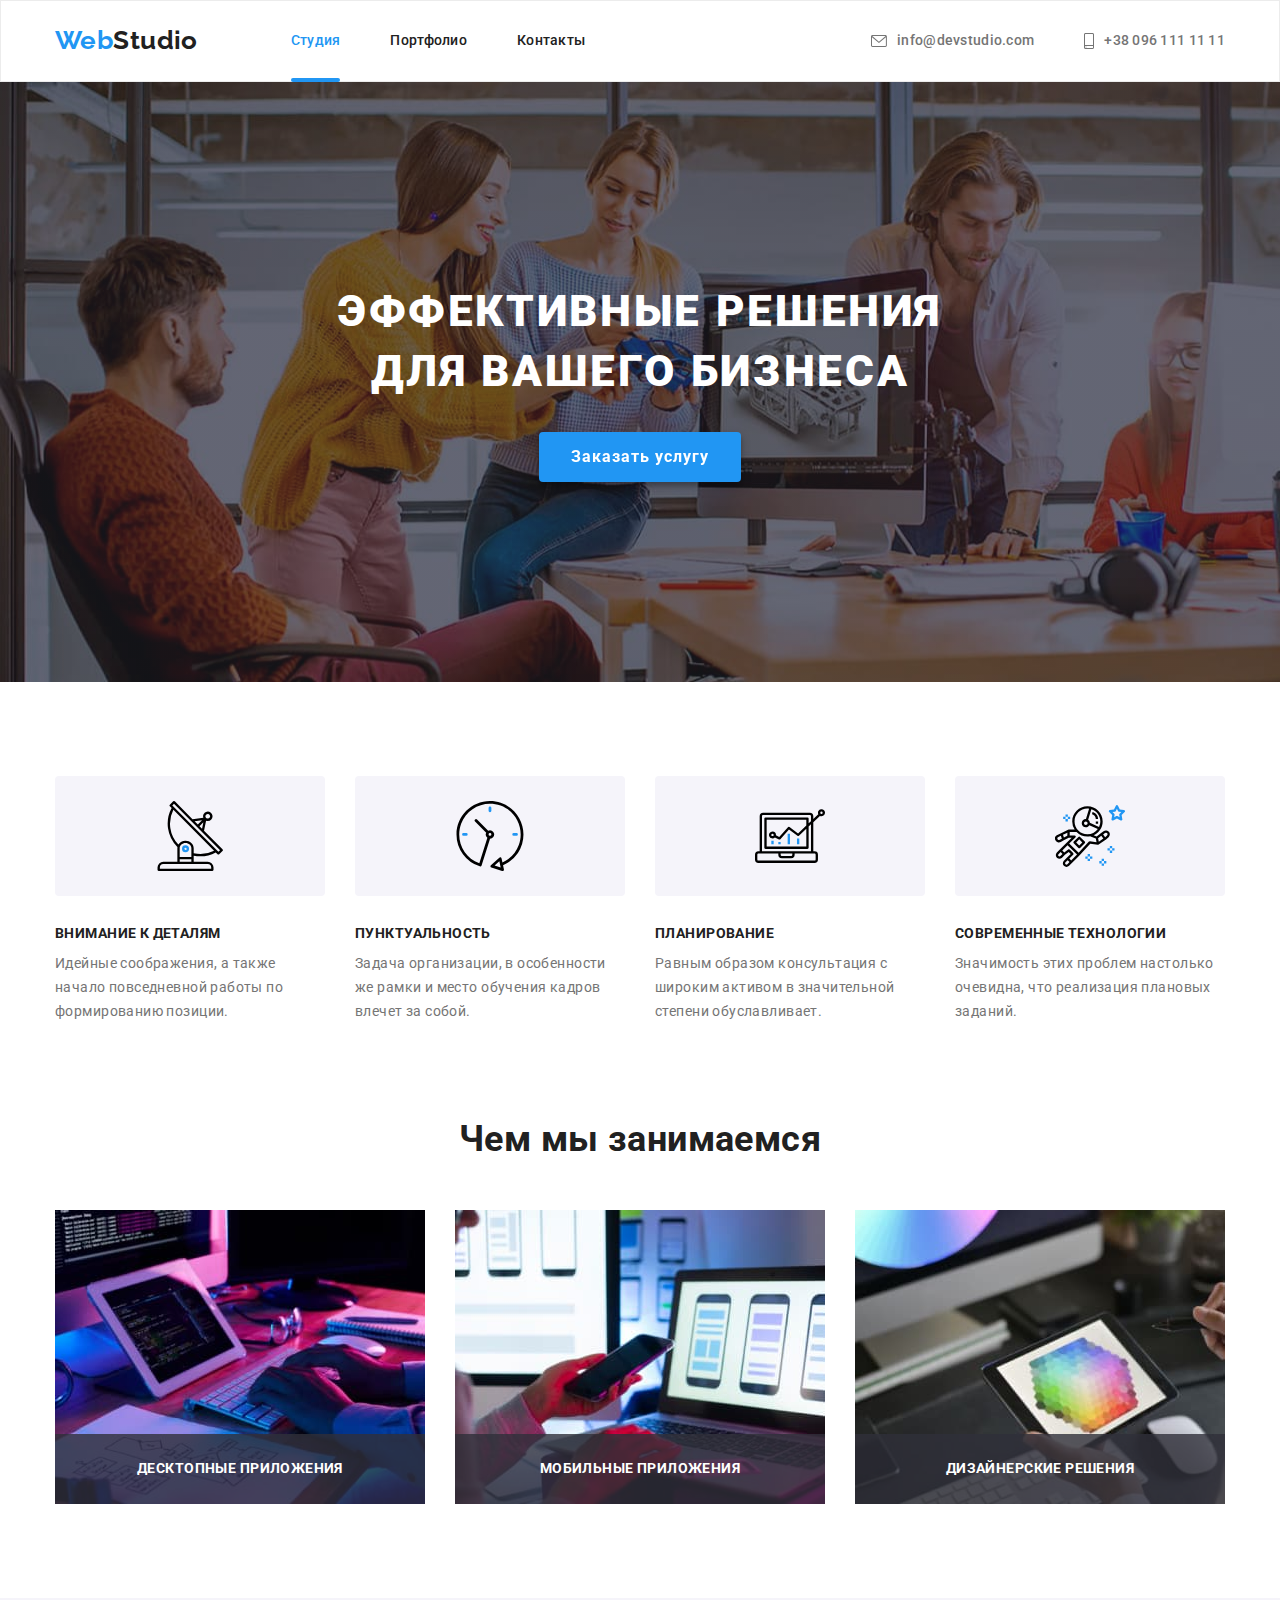
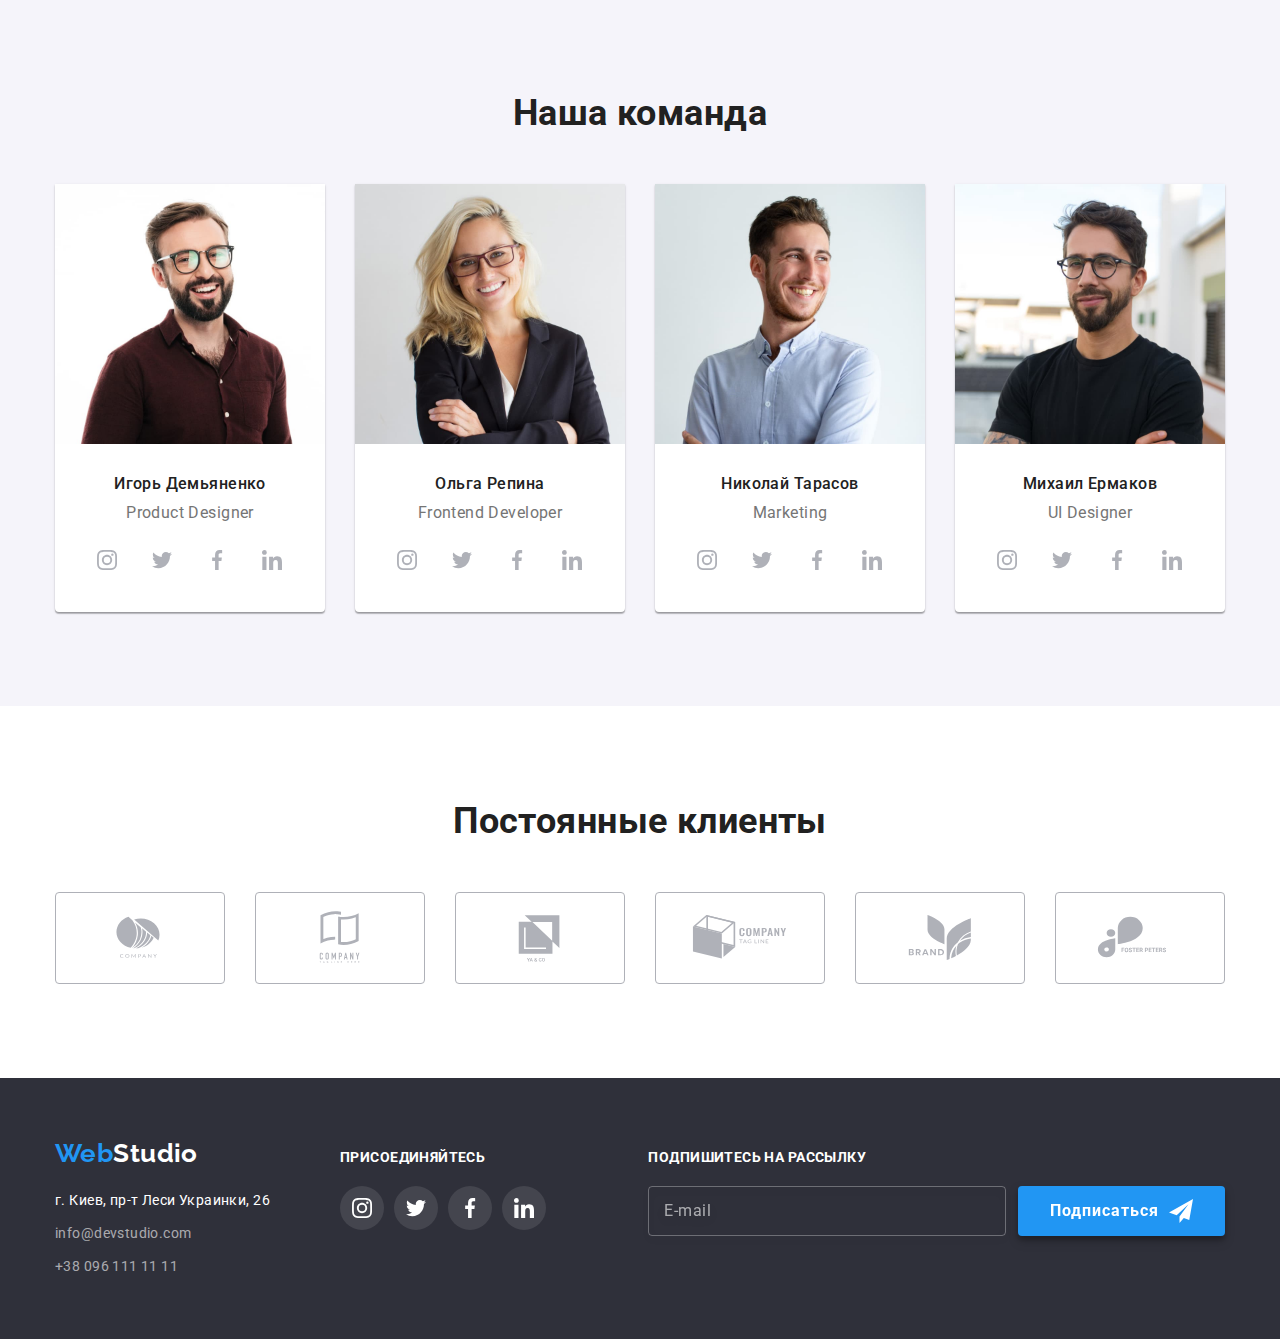
==== commit fe5d192f: "corrects sass" ====
--- a/index.html
+++ b/index.html
@@ -115,7 +115,7 @@
         <section class="section methodology">
             <div class="container container-methodology">
             <h2 class="section-title visually-hidden">Методика работы</h2>
-            <ul class="methodology-list list">
+            <ul class="card-item list">
                 <li class="item methodology-item">
                     <div class="methodology-icon-container">
                         <svg class="icon-methodology" width="70" height="70">
@@ -161,7 +161,7 @@
         <section class="section">
         <div class="container">
                 <h2 class="section-title">Чем мы занимаемся</h2>
-                    <ul class="list list-img">
+                    <ul class="list card-item">
                         
                             <li class="item item-img">
                                 <img src="./images/img1.jpg" alt="Печать кода на планшете" width="370" height="294">
@@ -183,35 +183,35 @@
         <section class="section team">
             <div class="container">
             <h2 class="section-title title-team">Наша команда</h2>
-                <ul class="team-list list">
+                <ul class="card-item list">
                     <li class="team-item item">
                         <img src="./images/igor.jpg" alt="Игорь Демьяненко" width="270" height="260">
                         <div class="team-wrapper"> 
                             <h3 class="title team-name">Игорь Демьяненко</h3>
                             <p class="team-text">Product Designer</p>
-                                <ul class="list list social-list">
-                                    <li class="social-item">
+                                <ul class="list card-item social-list">
+                                    <li class="social-item item">
                                         <a href="https://www.instagram.com/" target="_blank" rel="noopener noreferrer" class="link icon-link team-icon-link">
                                         <svg class="team-icon" width="20" height="20">
                                             <use href="./images/sprite.svg#instagram"></use>
                                         </svg> 
                                     </a>
                                     </li>
-                                    <li class="social-item">
+                                    <li class="social-item item">
                                     <a href="https://twitter.com/" target="_blank" rel="noopener noreferrer" class="link icon-link team-icon-link">
                                     <svg class="team-icon" width="20" height="20">
                                         <use href="./images/sprite.svg#twitter"></use>
                                     </svg>
                                     </a>
                                 </li>
-                                    <li class="social-item">
+                                    <li class="social-item item ">
                                     <a href="https://www.facebook.com/" target="_blank" rel="noopener noreferrer" class="link icon-link team-icon-link">
                                     <svg class="team-icon" width="20" height="20">
                                         <use href="./images/sprite.svg#facebook"></use>
                                     </svg>
                                     </a>
                                 </li>
-                                    <li class="social-item">
+                                    <li class="social-item item">
                                     <a href="https://www.linkedin.com/" target="_blank" rel="noopener noreferrer" class="link icon-link team-icon-link">
                                         <svg class="team-icon" width="20" height="20">
                                         <use href="./images/sprite.svg#linkedin"></use>
@@ -226,29 +226,29 @@
                         <div class="team-wrapper"> 
                             <h3 class="title team-name">Ольга Репина</h3>
                             <p class="team-text">Frontend Developer</p>
-                            <ul class="list social-list">
-                                <li class="social-item">
+                            <ul class="list card-item social-list">
+                                <li class="social-item item">
                                     <a href="https://www.instagram.com/" target="_blank" rel="noopener noreferrer" class="link icon-link team-icon-link">
                                     <svg class="team-icon" width="20" height="20">
                                         <use href="./images/sprite.svg#instagram"></use>
                                     </svg> 
                                 </a>
                                 </li>
-                                <li class="social-item">
+                                <li class="social-item item">
                                 <a href="https://twitter.com/" target="_blank" rel="noopener noreferrer" class="link icon-link team-icon-link">
                                 <svg class="team-icon" width="20" height="20">
                                     <use href="./images/sprite.svg#twitter"></use>
                                 </svg>
                                 </a>
                             </li>
-                                <li class="social-item">
+                                <li class="social-item item">
                                 <a href="https://www.facebook.com/" target="_blank" rel="noopener noreferrer" class="link icon-link team-icon-link">
                                 <svg class="team-icon" width="20" height="20">
                                     <use href="./images/sprite.svg#facebook"></use>
                                 </svg>
                                 </a>
                             </li>
-                                <li class="social-item">
+                                <li class="social-item item">
                                 <a href="https://www.linkedin.com/" target="_blank" rel="noopener noreferrer" class="link icon-link team-icon-link">
                                     <svg class="team-icon" width="20" height="20">
                                     <use href="./images/sprite.svg#linkedin"></use>
@@ -258,34 +258,34 @@
                             </ul>
                         </div>
                     </li>
-                    <li class="team-item item">
+                    <li class="team-item item item">
                         <img src="./images/nikolay.jpg" alt="Николай Тарасов" width="270" height="260">
                         <div class="team-wrapper"> 
                             <h3 class="title team-name">Николай Тарасов</h3>
                             <p class="team-text">Marketing</p>
-                            <ul class="list social-list">
-                                <li class="social-item">
+                            <ul class="list card-item social-list">
+                                <li class="social-item item">
                                     <a href="https://www.instagram.com/" target="_blank" rel="noopener noreferrer" class="link icon-link team-icon-link">
                                     <svg class="team-icon" width="20" height="20">
                                         <use href="./images/sprite.svg#instagram"></use>
                                     </svg> 
                                 </a>
                                 </li>
-                                <li class="social-item">
+                                <li class="social-item item">
                                 <a href="https://twitter.com/" target="_blank" rel="noopener noreferrer" class="link icon-link team-icon-link">
                                 <svg class="team-icon" width="20" height="20">
                                     <use href="./images/sprite.svg#twitter"></use>
                                 </svg>
                                 </a>
                             </li>
-                                <li class="social-item">
+                                <li class="social-item item">
                                 <a href="https://www.facebook.com/" target="_blank" rel="noopener noreferrer" class="link icon-link team-icon-link">
                                 <svg class="team-icon" width="20" height="20">
                                     <use href="./images/sprite.svg#facebook"></use>
                                 </svg>
                                 </a>
                             </li>
-                                <li class="social-item">
+                                <li class="social-item item">
                                 <a href="https://www.linkedin.com/" target="_blank" rel="noopener noreferrer" class="link icon-link team-icon-link">
                                     <svg class="team-icon" width="20" height="20">
                                     <use href="./images/sprite.svg#linkedin"></use>
@@ -300,29 +300,29 @@
                         <div class="team-wrapper">
                             <h3 class="title team-name">Михаил Ермаков</h3>
                             <p class="team-text">UI Designer</p>
-                            <ul class="list social-list">
-                                <li class="social-item">
+                            <ul class="list card-item social-list">
+                                <li class="social-item item">
                                     <a href="https://www.instagram.com/" target="_blank" rel="noopener noreferrer" class="link icon-link team-icon-link">
                                     <svg class="team-icon" width="20" height="20">
                                         <use href="./images/sprite.svg#instagram"></use>
                                     </svg> 
                                 </a>
                                 </li>
-                                <li class="social-item">
+                                <li class="social-item item">
                                 <a href="https://twitter.com/" target="_blank" rel="noopener noreferrer" class="link icon-link team-icon-link">
                                 <svg class="team-icon" width="20" height="20">
                                     <use href="./images/sprite.svg#twitter"></use>
                                 </svg>
                                 </a>
                             </li>
-                                <li class="social-item">
+                                <li class="social-item item">
                                 <a href="https://www.facebook.com/" target="_blank" rel="noopener noreferrer" class="link icon-link team-icon-link">
                                 <svg class="team-icon" width="20" height="20">
                                     <use href="./images/sprite.svg#facebook"></use>
                                 </svg>
                                 </a>
                             </li>
-                                <li class="social-item">
+                                <li class="social-item item">
                                 <a href="https://www.linkedin.com/" target="_blank" rel="noopener noreferrer" class="link icon-link team-icon-link">
                                     <svg class="team-icon" width="20" height="20">
                                     <use href="./images/sprite.svg#linkedin"></use>
@@ -336,37 +336,32 @@
             </div>
         </section>
    
-        <section class="section clients-section">
+        <section class="section clients">
             <div class="container">
                     <h2 class="section-title">Постоянные клиенты</h2>
-                    <ul class="list clients-icon__list">
-                        <li class="item clients-icon__item">
-                            <a href="#" target="_blank" rel="noopener noreferrer" class="link clients-icon__link">
+                    <ul class="list card-item clients__list">
+                        <li class="item clients__item">
+                            <a href="#" target="_blank" rel="noopener noreferrer" class="link clients__link">
                                     <svg class="clients-icon" width="106" height="60">
                                     <use href="./images/sprite.svg#Logo-6"></use>
                                     </svg>  
                             </a>
                         </li>
-                        <li class="item clients-icon__item">
-                            <a href="#" target="_blank" rel="noopener noreferrer" class="link clients-icon__link">
-                                
+                        <li class="item clients__item">
+                            <a href="#" target="_blank" rel="noopener noreferrer" class="link clients__link">
                                     <svg class="clients-icon" width="106" height="60">
                                     <use href="./images/sprite.svg#Logo-5"></use>
-                                    </svg> 
-                                 
-                            </a>
-                        </li>
-                        <li class="item clients-icon__item">
-                            <a href="#" target="_blank" rel="noopener noreferrer" class="link clients-icon__link">
-                            
+                            </a>
+                        </li>
+                        <li class="item clients__item">
+                            <a href="#" target="_blank" rel="noopener noreferrer" class="link clients__link">
                                 <svg class="clients-icon" width="106" height="60">
                                 <use href="./images/sprite.svg#Logo-4"></use>
                                 </svg> 
-                            
-                            </a>
-                        </li>
-                        <li class="item clients-icon__item">
-                            <a href="#" target="_blank" rel="noopener noreferrer" class="link clients-icon__link">
+                            </a>
+                        </li>
+                        <li class="item clients__item">
+                            <a href="#" target="_blank" rel="noopener noreferrer" class="link clients__link">
                                 
                                     <svg class="clients-icon" width="106" height="60">
                                     <use href="./images/sprite.svg#Logo-3"></use>
@@ -374,8 +369,8 @@
                                
                             </a>
                         </li>
-                        <li class="item clients-icon__item">
-                            <a href="#" target="_blank" rel="noopener noreferrer" class="link clients-icon__link">
+                        <li class="item clients__item">
+                            <a href="#" target="_blank" rel="noopener noreferrer" class="link clients__link">
                                 
                                     <svg class="clients-icon" width="106" height="60">
                                     <use href="./images/sprite.svg#Logo-2"></use>
@@ -383,8 +378,8 @@
                                 
                             </a>
                         </li>
-                        <li class="item clients-icon__item">
-                            <a href="#" target="_blank" rel="noopener noreferrer" class="link clients-icon__link">
+                        <li class="item clients__item">
+                            <a href="#" target="_blank" rel="noopener noreferrer" class="link clients__link">
                                 
                                     <svg class="clients-icon" width="106" height="60">
                                     <use href="./images/sprite.svg#Logo-1"></use>
@@ -417,29 +412,29 @@
         </div>
         <div class="footer-container-item">
             <h3 class="footer-form-slogan">присоединяйтесь</h3>
-            <ul class="list social-list"> 
-                <li class="social-item">
+            <ul class="list social-list card-item"> 
+                <li class="social-item item">
                     <a href="https://www.instagram.com/" target="_blank" rel="noreferrer noopener" class="link icon-link footer-icon-link">
                     <svg class="footer-icon" width="20" height="20">
                         <use href="./images/sprite.svg#instagram"></use>
                     </svg> 
                     </a>
                 </li>
-                <li class="social-item">
+                <li class="social-item item">
                     <a href="https://www.instagram.com/" target="_blank" rel="noreferrer noopener" class="link icon-link footer-icon-link">
                     <svg class="footer-icon" width="20" height="20">
                         <use href="./images/sprite.svg#twitter"></use>
                     </svg> 
                     </a>
                 </li>
-                <li class="social-item">
+                <li class="social-item item">
                     <a href="https://www.instagram.com/" target="_blank" rel="noreferrer noopener" class="link icon-link footer-icon-link">
                     <svg class="footer-icon" width="20" height="20">
                         <use href="./images/sprite.svg#facebook"></use>
                     </svg> 
                     </a>
                 </li>
-                <li class="social-item">
+                <li class="social-item item">
                     <a href="https://www.instagram.com/" target="_blank" rel="noreferrer noopener" class="link icon-link footer-icon-link">
                     <svg class="footer-icon" width="20" height="20">
                         <use href="./images/sprite.svg#linkedin"></use>
--- a/css/main.min.css
+++ b/css/main.min.css
@@ -1,2 +1,2 @@
-:root{--primary-text-color: #757575;--title-text-color: #212121;--accent-color: #2196F3;--accent-modal-btn-color: #188CE8;--white-text-color: #fff;--primary-background-color: #E5E5E5;--secondary-background-color: #F5F4FA;--white-background-color: #FFFFFF;--footer-background-color: #2F303A;--light-grey-rgba: rgba(255, 255, 255, 0.6);--icon-color: #AFB1B8;--bg-color-activity-wrraper: rgba(47, 48, 58, 0.8);--backdrop-bg: rgba(0, 0, 0, 0.2);--time-animation: 250ms;--time-distribution: cubic-bezier(0.4, 0, 0.2, 1)}body{font-family:roboto, sans-serif;letter-spacing:0.03em;font-size:14px;line-height:1.71;color:var(--primary-text-color)}p,h1,h2,h3{margin-top:0;margin-bottom:0}ul{margin-top:0;margin-bottom:0;padding-left:0}img{display:block;max-width:100%;height:auto}.list{list-style:none}.link{text-decoration:none;color:inherit}.section{padding-bottom:94px;padding-top:94px}.item{margin-left:30px;margin-top:30px}.container{width:1200px;padding-left:15px;padding-right:15px;margin-left:auto;margin-right:auto}.visually-hidden{position:absolute;width:1px;height:1px;margin:-1px;padding:0;overflow:hidden;border:0;clip:rect(0 0 0 0)}.main-btn{display:flex;justify-content:center;align-items:center;border:none;border-radius:4px;filter:drop-shadow(0px 4px 4px rgba(0,0,0,0.25));box-shadow:0px 4px 4px rgba(0,0,0,0.15);min-width:200px;padding:10px 32px;background-color:var(--accent-color);color:var(--white-text-color);font-family:inherit;font-weight:700;font-size:16px;line-height:1.88;letter-spacing:0.06em;cursor:pointer;transition:background-color var(--time-animation) var(--time-distribution)}.main-btn:hover,.main-btn:focus{background-color:#188CE8}.hero .main-btn,.modal .main-btn{margin-left:auto;margin-right:auto}.section-title{margin-bottom:50px;font-size:36px;line-height:1.17;text-align:center;color:var(--title-text-color)}.logo{font-family:raleway, sans-serif;font-weight:700;font-size:26px;line-height:1.2;color:var(--accent-color)}.icon-link{display:flex;align-items:center;justify-content:center;border-radius:50%;width:44px;height:44px}.title{margin-bottom:10px;color:var(--title-text-color)}.backdrop{position:fixed;top:0;left:0;bottom:0;right:0;background-color:var(--backdrop-bg);z-index:1;opacity:1;transition:opacity 250ms cubic-bezier(0.58, 0.79, 0.54, 0.35)}.backdrop.is-hidden{opacity:0;pointer-events:none;visibility:visible}.backdrop.is-hidden .modal{transform:translate(-50%, -50%) scale(0.9)}.modal{position:absolute;top:50%;left:50%;transform:translate(-50%, -50%) scale(1.1);min-width:528px;min-height:581px;padding:40px;background-color:var(--white-background-color);box-shadow:0px 1px 3px rgba(0,0,0,0.12),0px 1px 1px rgba(0,0,0,0.14),0px 2px 1px rgba(0,0,0,0.2);border-radius:4px;transition:transform 250ms cubic-bezier(0.58, 0.79, 0.54, 0.35)}.modal-icon-bg{position:absolute;top:8px;right:8px;padding:0;display:flex;align-items:center;justify-content:center;margin-left:auto;width:30px;height:30px;border:1px solid rgba(0,0,0,0.1);border-radius:50%;background-color:var(--white-text-color);cursor:pointer}.modal-icon-bg:hover,.modal-icon-bg:focus{fill:var(--accent-color)}.slogan{display:block;margin-bottom:12px;font-weight:700;font-size:20px;line-height:1.15;text-align:center;color:var(--title-text-color)}.form-input-wrapper{position:relative}.form-field,.form-field-comment{display:flex;flex-direction:column;margin-bottom:20px}.form-field:not(:last-child){margin-bottom:12px}.form-comment,.form-input{width:100%;border:1px solid rgba(33,33,33,0.2);border-radius:4px;padding:0}.form-input{height:40px;padding-left:42px;transition:border-color var(--time-animation) var(--time-distribution)}.form-input:hover,.form-input:focus,.form-comment:hover,.form-comment:focus{outline:none;border-color:var(--accent-color)}.form-input:hover+.form-input-icon,.form-input:focus+.form-input-icon{fill:var(--accent-color)}.form-input-icon{position:absolute;top:50%;left:12px;transform:translateY(-50%);transition:fill var(--time-animation) var(--time-distribution)}.form-comment{height:120px;resize:none;padding:12px 16px;transition:border-color var(--time-animation) var(--time-distribution)}.form-label,.form-comment::placeholder{font-size:12px;line-height:1.16;letter-spacing:0.01em}.form-label{margin-bottom:4px}.form-comment::placeholder{color:rgba(117,117,117,0.5)}.form-checkbox-wrapper{margin-bottom:30px}.form-checkbox-label{display:flex;align-items:center;justify-content:center}.form-checkbox-label::before{display:inline-block;margin-right:10px;width:16px;height:15px;content:'';border:2px solid var(--title-text-color);border-radius:2px;cursor:pointer}.form-checkbox-input:focus+.form-checkbox-label::before{border-color:var(--accent-color)}.form-checkbox-input:checked+.form-checkbox-label::before{background-color:var(--accent-color);background-image:url(../images/icon-check.svg);background-size:contain;background-origin:border-box}.main-btn:hover,.main-btn:focus{background:var(--accent-modal-btn-color)}.header{margin-top:0;margin-bottom:0;border:1px solid #ECECEC}.header .logo{margin-right:93px}.logo-header{color:var(--title-text-color)}.header-portfolio{margin-bottom:94px}.nav-list{display:flex;color:var(--title-text-color)}.nav-list .nav-item:not(:last-child){margin-right:50px}.header-link{display:block;padding-top:32px;padding-bottom:32px;align-items:baseline;font-weight:500;line-height:1.14;letter-spacing:0.02em;transition:color var(--time-animation) var(--time-distribution)}.contact-list{display:flex;margin-left:auto}.contacts-icon{margin-right:10px;fill:currentColor}.contact-link{display:flex;align-items:center;color:var(--primary-text-color);transition:color var(--time-animation) var(--time-distribution)}.contact-link:hover{fill:var(--accent-color)}.header-link:hover,.header-link:focus,.current-link{color:var(--accent-color)}.current-link{position:relative}.current-link::after{display:block;content:"";height:4px;width:100%;background:#2196F3;border-radius:2px;position:absolute;bottom:-1px}.contact-list .contact-item:not(:last-child){margin-right:50px}.container-header{display:flex}.container-header .nav{display:flex;align-items:center}.hero{padding-top:200px;padding-bottom:200px;text-align:center;background-color:var(--footer-background-color);background-image:linear-gradient(rgba(47,48,58,0.4), rgba(47,48,58,0.4)),url(../images/bg.jpg)}.hero-title{margin-bottom:30px;color:var(--white-text-color);font-weight:900;font-size:44px;line-height:1.36;letter-spacing:0.06em;text-transform:uppercase}.footer{padding-top:60px;padding-bottom:60px;background-color:var(--footer-background-color)}.footer-container{display:flex;align-items:baseline}.footer-container-item:not(:last-child){margin-right:70px}.footer-container-item:last-child{margin-left:auto}.footer .logo{display:block;margin-bottom:20px}.logo-footer{color:var(--white-text-color)}.address{font-style:inherit}.address-link{color:var(--light-grey-rgba);transition:color var(--time-animation) var(--time-distribution)}.address-link[target="_blank"]{color:var(--white-text-color)}.address-link:hover,.address-link:focus{color:var(--accent-color)}.address-list .address-item:not(:last-child){margin-bottom:9px}.footer-form-slogan{display:block;margin-bottom:20px;color:var(--white-text-color);text-transform:uppercase;font-size:14px;line-height:1.14}.footer-icon-link{background:rgba(255,255,255,0.1);transition:background-color var(--time-animation) var(--time-distribution)}.footer-icon{fill:var(--white-text-color);transition:background-color var(--time-animation) var(--time-distribution)}.footer-icon-link:hover,.footer-icon-link:focus{background-color:var(--accent-color)}.footer-form{display:flex}.footer-form-label{display:block;margin-right:12px}.footer-form-input{padding:15px;width:358px;height:50px;border:1px solid rgba(255,255,255,0.3);filter:drop-shadow(0px 4px 4px rgba(0,0,0,0.15));border-radius:4px;background-color:transparent}.footer-form-input::placeholder{display:block;font-size:16px;line-height:1.25;letter-spacing:0.03em;color:rgba(255,255,255,0.6)}.footer-form-input:not(:placeholder-shown){color:var(--white-background-color)}.footer-form-icon{margin-left:10px}.methodology{padding-bottom:0}.methodology-icon-container{display:flex;margin-bottom:30px;height:120px;background-color:var(--secondary-background-color);border-radius:4px;align-items:center;justify-content:center}.methodology-list{display:flex;flex-wrap:wrap;margin-top:-30px;margin-left:-30px}.methodology-item{flex-basis:calc(100% / 4 - 30px)}.methodology-subtitle{font-size:14px;line-height:1.14;text-transform:uppercase}.team{background-color:var(--secondary-background-color);text-align:center}.team-name{font-weight:500}.team-name,.team-text{font-size:16px;line-height:1.19}.team-text{margin-bottom:16px}.social-list{display:flex;margin-top:-10px;margin-left:-10px}.social-item{margin-left:10px;margin-top:10px}.team-icon{fill:currentColor}.team-icon-link{color:var(--icon-color);transition:color var(--time-animation) var(--time-distribution),background-color var(--time-animation) var(--time-distribution)}.team-icon-link:hover,.team-icon-link:focus{color:var(--white-text-color);background-color:var(--accent-color)}.team-list{display:flex;flex-wrap:wrap;margin-top:-30px;margin-left:-30px}.team-item{flex-basis:calc(100% / 4 - 30px);background:#FFFFFF;box-shadow:0px 1px 3px rgba(0,0,0,0.12),0px 1px 1px rgba(0,0,0,0.14),0px 2px 1px rgba(0,0,0,0.2);border-radius:0px 0px 4px 4px}.team-wrapper{padding:30px}.clients-icon-list{display:flex;flex-wrap:wrap;margin-top:-30px;margin-left:-30px}.clients-icon-item{flex-basis:calc(100% / 6 - 30px)}.clients-icon-link{display:flex;align-items:center;justify-content:center;padding:16px;height:92px;border:1px solid var(--icon-color);border-radius:4px;color:var(--icon-color);transition:color var(--time-animation) var(--time-distribution),border var(--time-animation) var(--time-distribution)}.clients-icon{fill:currentColor}.clients-icon-link:hover,.clients-icon-link:focus{border:1px solid var(--accent-color);color:var(--accent-color)}.list-portfolio{display:flex;justify-content:center;margin-bottom:34px}.list-portfolio .item:not(:last-child){margin-right:8px}.btn-portfolio{display:inline-block;min-width:73px;padding:6px 22px;font-weight:500;font-size:16px;line-height:1.63;text-align:center;color:var(--title-text-color);cursor:pointer;font-family:inherit;background-color:var(--secondary-background-color);border:none;border-radius:4px;transition:color var(--time-animation) var(--time-distribution),background-color var(--time-animation) var(--time-distribution),box-shadow var(--time-animation) var(--time-distribution)}.btn-portfolio:hover,.btn-portfolio:focus,.active{background-color:var(--accent-color);color:var(--white-text-color);box-shadow:0px 3px 1px rgba(0,0,0,0.1),0px 1px 2px rgba(0,0,0,0.08),0px 2px 2px rgba(0,0,0,0.12)}.works-list{display:flex;flex-wrap:wrap;margin-left:-30px;margin-top:-30px}.works-item{flex-basis:calc(100% / 3 - 30px)}.works-link{display:block;transition:box-shadow var(--time-animation) var(--time-distribution)}.works-link:hover,.works-link:focus{box-shadow:0px 1px 1px rgba(0,0,0,0.12),0px 4px 4px rgba(0,0,0,0.06),1px 4px 6px rgba(0,0,0,0.16)}.works-wrraper{padding:20px 24px;border:1px solid #EEEEEE;border-top:none}.works-title{margin-bottom:4px;font-size:16px;line-height:1.19}.works-description{font-size:16px;line-height:1.88}.works-card-overlay{position:relative}.works-img-overlay{position:relative;overflow:hidden}.works-text-overlay{position:absolute;top:0;left:0;opacity:0;background-color:rgba(33,150,243,0.9);transform:translateY(100%);transition:transform var(--time-animation) var(--time-distribution),opacity var(--time-animation) var(--time-distribution)}.works-text{padding:63px 24px;color:var(--white-text-color);font-size:18px;line-height:1.56}.works-link:hover .works-text-overlay,.works-link:focus .works-text-overlay{opacity:1;transform:translateY(0)}.list-img{display:flex;flex-wrap:wrap;margin-top:-30px;margin-left:-30px}.item-img{position:relative;flex-basis:calc(100% / 3 - 30px)}.activity-description{position:absolute;bottom:0;left:0;width:100%;display:block;padding-top:27px;padding-bottom:27px;text-transform:uppercase;font-weight:700;line-height:1.14;text-align:center;color:var(--white-text-color);background-color:var(--bg-color-activity-wrraper)}
+:root{--primary-text-color: #757575;--title-text-color: #212121;--accent-color: #2196F3;--accent-modal-btn-color: #188CE8;--white-text-color: #fff;--primary-background-color: #E5E5E5;--secondary-background-color: #F5F4FA;--white-background-color: #FFFFFF;--footer-background-color: #2F303A;--light-grey-rgba: rgba(255, 255, 255, 0.6);--icon-color: #AFB1B8;--bg-color-activity-wrraper: rgba(47, 48, 58, 0.8);--backdrop-bg: rgba(0, 0, 0, 0.2);--time-animation: 250ms;--time-distribution: cubic-bezier(0.4, 0, 0.2, 1);--card-top: 30px;--card-left: 30px;--card-item: 3}.visually-hidden{position:absolute;width:1px;height:1px;margin:-1px;padding:0;overflow:hidden;border:0;clip:rect(0 0 0 0)}body{font-family:roboto, sans-serif;letter-spacing:0.03em;font-size:14px;line-height:1.71;color:var(--primary-text-color)}p,h1,h2,h3{margin-top:0;margin-bottom:0}ul{margin-top:0;margin-bottom:0;padding-left:0}img{display:block;max-width:100%;height:auto}.list{list-style:none}.link{text-decoration:none;color:inherit}.section{padding-bottom:94px;padding-top:94px}.section-title{margin-bottom:50px;font-size:36px;line-height:1.17;text-align:center;color:var(--title-text-color)}.container{width:1200px;padding-left:15px;padding-right:15px;margin-left:auto;margin-right:auto}.main-btn{display:flex;justify-content:center;align-items:center;border:none;border-radius:4px;filter:drop-shadow(0px 4px 4px rgba(0,0,0,0.25));box-shadow:0px 4px 4px rgba(0,0,0,0.15);min-width:200px;padding:10px 32px;background-color:var(--accent-color);color:var(--white-text-color);font-family:inherit;font-weight:700;font-size:16px;line-height:1.88;letter-spacing:0.06em;cursor:pointer;transition:background-color var(--time-animation) var(--time-distribution)}.main-btn:hover,.main-btn:focus{background-color:#188CE8}.hero .main-btn,.modal .main-btn{margin-left:auto;margin-right:auto}.logo{font-family:raleway, sans-serif;font-weight:700;font-size:26px;line-height:1.2;color:var(--accent-color)}.icon-link{display:flex;align-items:center;justify-content:center;border-radius:50%;width:44px;height:44px}.title{margin-bottom:10px;color:var(--title-text-color)}.card-item{display:flex;flex-wrap:wrap;margin-top:calc(var(--card-top) * -1);margin-left:calc(var(--card-left) * -1)}.item{margin-left:var(--card-left);margin-top:var(--card-top);flex-basis:calc(100% / var(--card-item) - var(--card-left))}.backdrop{position:fixed;top:0;left:0;bottom:0;right:0;background-color:var(--backdrop-bg);z-index:1;opacity:1;transition:opacity 250ms cubic-bezier(0.58, 0.79, 0.54, 0.35)}.backdrop.is-hidden{opacity:0;pointer-events:none;visibility:visible}.backdrop.is-hidden .modal{transform:translate(-50%, -50%) scale(0.9)}.modal{position:absolute;top:50%;left:50%;transform:translate(-50%, -50%) scale(1.1);min-width:528px;min-height:581px;padding:40px;background-color:var(--white-background-color);box-shadow:0px 1px 3px rgba(0,0,0,0.12),0px 1px 1px rgba(0,0,0,0.14),0px 2px 1px rgba(0,0,0,0.2);border-radius:4px;transition:transform 250ms cubic-bezier(0.58, 0.79, 0.54, 0.35)}.modal-icon-bg{position:absolute;top:8px;right:8px;padding:0;display:flex;align-items:center;justify-content:center;margin-left:auto;width:30px;height:30px;border:1px solid rgba(0,0,0,0.1);border-radius:50%;background-color:var(--white-text-color);cursor:pointer}.modal-icon-bg:hover,.modal-icon-bg:focus{fill:var(--accent-color)}.slogan{display:block;margin-bottom:12px;font-weight:700;font-size:20px;line-height:1.15;text-align:center;color:var(--title-text-color)}.form-input-wrapper{position:relative}.form-field,.form-field-comment{display:flex;flex-direction:column;margin-bottom:20px}.form-field:not(:last-child){margin-bottom:12px}.form-comment{height:120px;resize:none;padding:12px 16px;transition:border-color var(--time-animation) var(--time-distribution)}.form-comment::placeholder{color:rgba(117,117,117,0.5)}.form-comment,.form-input{width:100%;border:1px solid rgba(33,33,33,0.2);border-radius:4px;padding:0}.form-input{height:40px;padding-left:42px;transition:border-color var(--time-animation) var(--time-distribution)}.form-input:hover,.form-input:focus,.form-comment:hover,.form-comment:focus{outline:none;border-color:var(--accent-color)}.form-input:hover+.form-input-icon,.form-input:focus+.form-input-icon{fill:var(--accent-color)}.form-input-icon{position:absolute;top:50%;left:12px;transform:translateY(-50%);transition:fill var(--time-animation) var(--time-distribution)}.form-label,.form-comment::placeholder{font-size:12px;line-height:1.16;letter-spacing:0.01em}.form-label{margin-bottom:4px}.form-checkbox-wrapper{margin-bottom:30px}.form-checkbox-label{display:flex;align-items:center;justify-content:center}.form-checkbox-label::before{display:inline-block;margin-right:10px;width:16px;height:15px;content:'';border:2px solid var(--title-text-color);border-radius:2px;cursor:pointer}.form-checkbox-input:focus+.form-checkbox-label::before{border-color:var(--accent-color)}.form-checkbox-input:checked+.form-checkbox-label::before{background-color:var(--accent-color);background-image:url(../images/icon-check.svg);background-size:contain;background-origin:border-box}.main-btn:hover,.main-btn:focus{background:var(--accent-modal-btn-color)}.header{margin-top:0;margin-bottom:0;border:1px solid #ECECEC}.header .logo{margin-right:93px}.logo-header{color:var(--title-text-color)}.header-portfolio{margin-bottom:94px}.nav-list{display:flex;color:var(--title-text-color)}.nav-list .nav-item:not(:last-child){margin-right:50px}.header-link{display:block;padding-top:32px;padding-bottom:32px;align-items:baseline;font-weight:500;line-height:1.14;letter-spacing:0.02em;transition:color var(--time-animation) var(--time-distribution)}.contact-list{display:flex;margin-left:auto}.contacts-icon{margin-right:10px;fill:currentColor}.contact-link{display:flex;align-items:center;color:var(--primary-text-color);transition:color var(--time-animation) var(--time-distribution)}.contact-link:hover{fill:var(--accent-color)}.header-link:hover,.header-link:focus,.current-link{color:var(--accent-color)}.current-link{position:relative}.current-link::after{display:block;content:"";height:4px;width:100%;background:#2196F3;border-radius:2px;position:absolute;bottom:-1px}.contact-list .contact-item:not(:last-child){margin-right:50px}.container-header{display:flex}.container-header .nav{display:flex;align-items:center}.hero{padding-top:200px;padding-bottom:200px;text-align:center;background-color:var(--footer-background-color);background-image:linear-gradient(rgba(47,48,58,0.4), rgba(47,48,58,0.4)),url(../images/bg.jpg)}.hero-title{margin-bottom:30px;color:var(--white-text-color);font-weight:900;font-size:44px;line-height:1.36;letter-spacing:0.06em;text-transform:uppercase}.methodology{padding-bottom:0;--card-item: 4}.methodology-icon-container{display:flex;margin-bottom:30px;height:120px;background-color:var(--secondary-background-color);border-radius:4px;align-items:center;justify-content:center}.methodology-subtitle{font-size:14px;line-height:1.14;text-transform:uppercase}.team{background-color:var(--secondary-background-color);text-align:center}.team-name{font-weight:500}.team-name,.team-text{font-size:16px;line-height:1.19}.team-text{margin-bottom:16px}.social-list{--card-left: 10px;--card-top: 10px;--card-item: 4}.social-item{margin-left:10px;margin-top:10px}.team-icon{fill:currentColor}.team-icon-link{color:var(--icon-color);transition:color var(--time-animation) var(--time-distribution),background-color var(--time-animation) var(--time-distribution)}.team-icon-link:hover,.team-icon-link:focus{color:var(--white-text-color);background-color:var(--accent-color)}.team-item{--card-item: 4;background:#FFFFFF;box-shadow:0px 1px 3px rgba(0,0,0,0.12),0px 1px 1px rgba(0,0,0,0.14),0px 2px 1px rgba(0,0,0,0.2);border-radius:0px 0px 4px 4px}.team-wrapper{padding:30px}.item-img{position:relative}.activity-description{position:absolute;bottom:0;left:0;width:100%;display:block;padding-top:27px;padding-bottom:27px;text-transform:uppercase;font-weight:700;line-height:1.14;text-align:center;color:var(--white-text-color);background-color:var(--bg-color-activity-wrraper)}.clients__list{--card-item: 6}.clients-icon{fill:currentColor}.clients__link{display:flex;align-items:center;justify-content:center;padding:16px;height:92px;border:1px solid var(--icon-color);border-radius:4px;color:var(--icon-color);transition:color var(--time-animation) var(--time-distribution),border var(--time-animation) var(--time-distribution)}.clients__link:hover,.clients__link:focus{border:1px solid var(--accent-color);color:var(--accent-color)}.footer{padding-top:60px;padding-bottom:60px;background-color:var(--footer-background-color)}.footer-container{display:flex;align-items:baseline}.footer-container-item:not(:last-child){margin-right:70px}.footer-container-item:last-child{margin-left:auto}.footer .logo{display:block;margin-bottom:20px}.logo-footer{color:var(--white-text-color)}.address{font-style:inherit}.address-link{color:var(--light-grey-rgba);transition:color var(--time-animation) var(--time-distribution)}.address-link:hover,.address-link:focus{color:var(--accent-color)}.address-link[target="_blank"]{color:var(--white-text-color)}.address-list .address-item:not(:last-child){margin-bottom:9px}.footer-form-slogan{display:block;margin-bottom:20px;color:var(--white-text-color);text-transform:uppercase;font-size:14px;line-height:1.14}.footer-icon{fill:var(--white-text-color);transition:background-color var(--time-animation) var(--time-distribution)}.footer-icon-link{background:rgba(255,255,255,0.1);transition:background-color var(--time-animation) var(--time-distribution)}.footer-icon-link:hover,.footer-icon-link:focus{background-color:var(--accent-color)}.footer-form{display:flex}.footer-form-label{display:block;margin-right:12px}.footer-form-input{padding:15px;width:358px;height:50px;border:1px solid rgba(255,255,255,0.3);filter:drop-shadow(0px 4px 4px rgba(0,0,0,0.15));border-radius:4px;background-color:transparent}.footer-form-input::placeholder{display:block;font-size:16px;line-height:1.25;letter-spacing:0.03em;color:rgba(255,255,255,0.6)}.footer-form-input:not(:placeholder-shown){color:var(--white-background-color)}.footer-form-icon{margin-left:10px}.list-portfolio{display:flex;justify-content:center;margin-bottom:34px}.list-portfolio .item-list:not(:last-child){margin-right:8px}.btn-portfolio{display:inline-block;min-width:73px;padding:6px 22px;font-weight:500;font-size:16px;line-height:1.63;text-align:center;color:var(--title-text-color);cursor:pointer;font-family:inherit;background-color:var(--secondary-background-color);border:none;border-radius:4px;transition:color var(--time-animation) var(--time-distribution),background-color var(--time-animation) var(--time-distribution),box-shadow var(--time-animation) var(--time-distribution)}.btn-portfolio:hover,.btn-portfolio:focus,.active{background-color:var(--accent-color);color:var(--white-text-color);box-shadow:0px 3px 1px rgba(0,0,0,0.1),0px 1px 2px rgba(0,0,0,0.08),0px 2px 2px rgba(0,0,0,0.12)}.works-link{display:block;transition:box-shadow var(--time-animation) var(--time-distribution)}.works-link:hover,.works-link:focus{box-shadow:0px 1px 1px rgba(0,0,0,0.12),0px 4px 4px rgba(0,0,0,0.06),1px 4px 6px rgba(0,0,0,0.16)}.works-wrraper{padding:20px 24px;border:1px solid #EEEEEE;border-top:none}.works-title{margin-bottom:4px;font-size:16px;line-height:1.19}.works-description{font-size:16px;line-height:1.88}.works-card-overlay{position:relative}.works-img-overlay{position:relative;overflow:hidden}.works-text-overlay{position:absolute;top:0;left:0;opacity:0;background-color:rgba(33,150,243,0.9);transform:translateY(100%);transition:transform var(--time-animation) var(--time-distribution),opacity var(--time-animation) var(--time-distribution)}.works-link:hover .works-text-overlay,.works-link:focus .works-text-overlay{opacity:1;transform:translateY(0)}.works-text{padding:63px 24px;color:var(--white-text-color);font-size:18px;line-height:1.56}
 /*# sourceMappingURL=main.min.css.map */